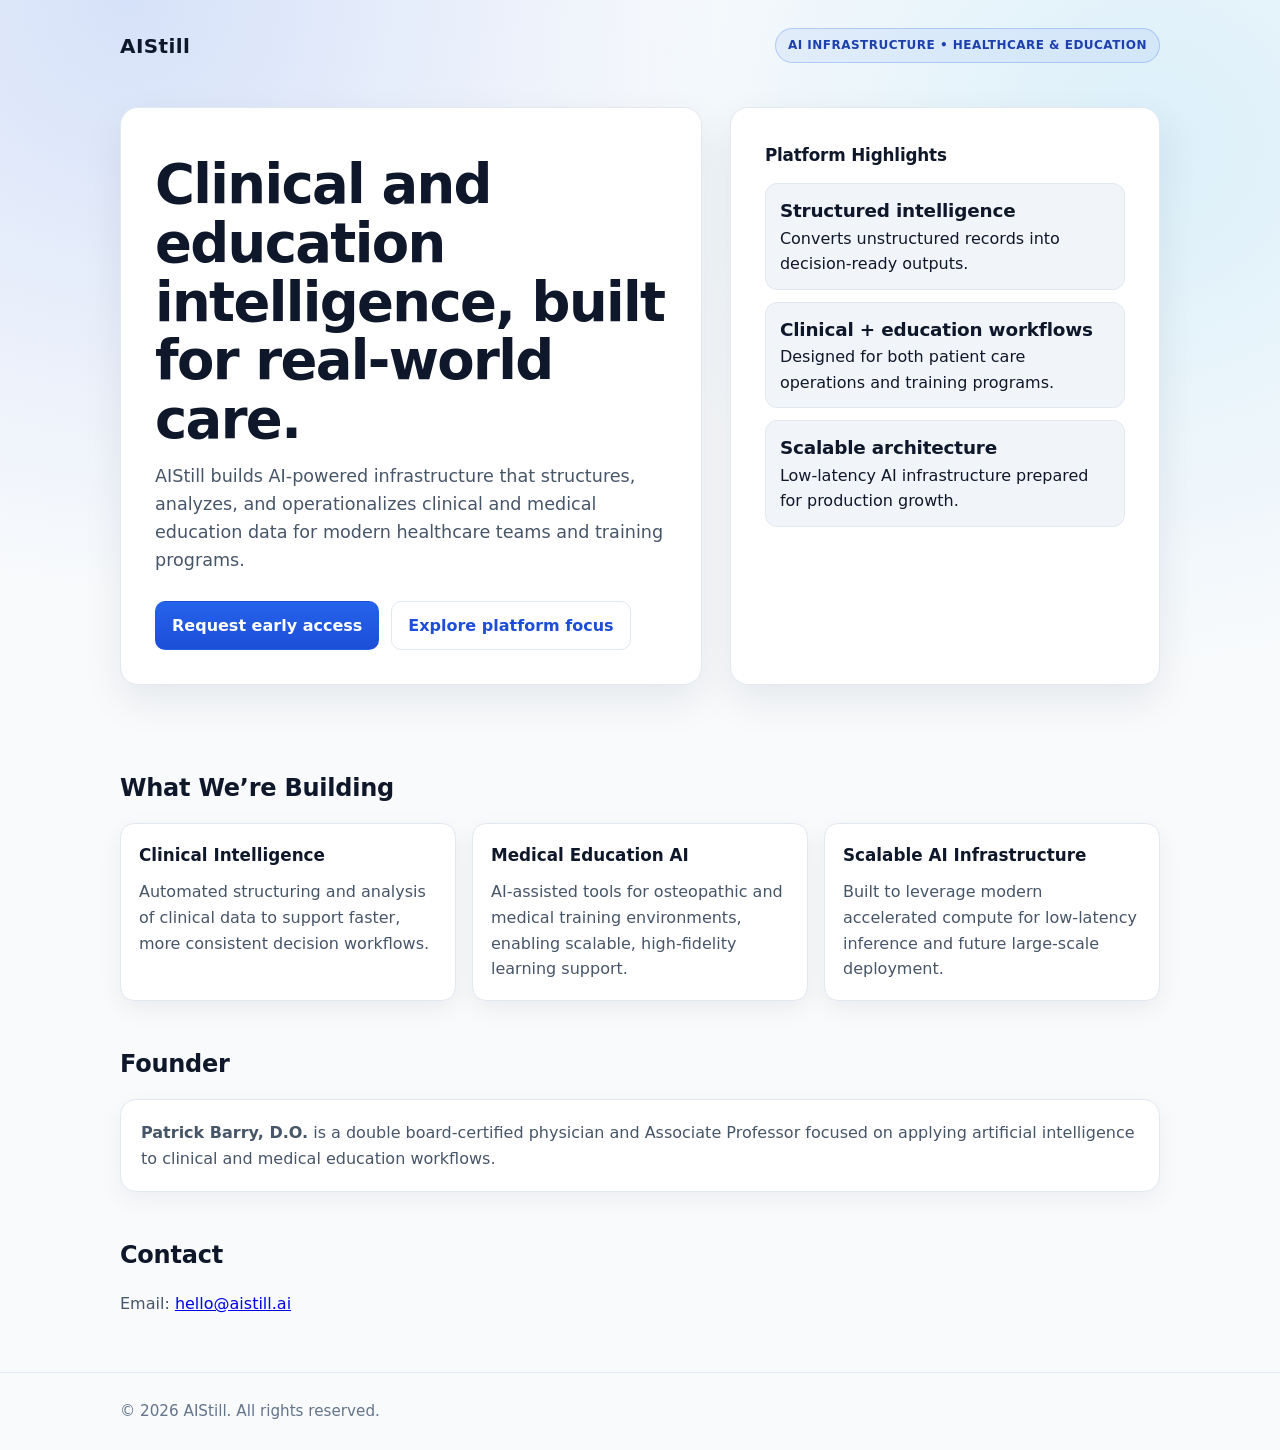
==== index.html @ 7f72c3d2 "Polish main page layout and visual design" ====
<!doctype html>
<html lang="en">
<head>
  <meta charset="utf-8" />
  <meta name="viewport" content="width=device-width, initial-scale=1" />
  <title>AIStill — Clinical & Medical Education Intelligence</title>
  <meta name="description" content="AIStill builds AI-powered infrastructure that structures, analyzes, and operationalizes clinical and medical education data." />
  <style>
    :root {
      --bg: #f8fafc;
      --text: #0f172a;
      --muted: #475569;
      --surface: #ffffff;
      --surface-soft: #f1f5f9;
      --border: #e2e8f0;
      --primary: #2563eb;
      --primary-dark: #1d4ed8;
      --radius: 18px;
      --shadow: 0 16px 40px rgba(15, 23, 42, 0.08);
    }

    * { box-sizing: border-box; }

    body {
      margin: 0;
      font-family: Inter, system-ui, -apple-system, Segoe UI, Roboto, Arial, sans-serif;
      line-height: 1.6;
      color: var(--text);
      background:
        radial-gradient(circle at 10% 0%, rgba(37, 99, 235, 0.16), transparent 32%),
        radial-gradient(circle at 90% 10%, rgba(14, 165, 233, 0.12), transparent 30%),
        var(--bg);
    }

    .wrap {
      max-width: 1080px;
      margin: 0 auto;
      padding: 0 20px;
    }

    header {
      padding: 28px 0 84px;
    }

    .topbar {
      display: flex;
      justify-content: space-between;
      align-items: center;
      margin-bottom: 44px;
    }

    .brand {
      font-size: 20px;
      font-weight: 800;
      letter-spacing: 0.02em;
    }

    .badge {
      display: inline-flex;
      align-items: center;
      gap: 8px;
      border: 1px solid rgba(37, 99, 235, 0.25);
      color: #1e40af;
      background: rgba(37, 99, 235, 0.07);
      padding: 7px 12px;
      border-radius: 999px;
      font-size: 12px;
      font-weight: 600;
      text-transform: uppercase;
      letter-spacing: 0.04em;
    }

    .hero {
      display: grid;
      grid-template-columns: 1.15fr .85fr;
      gap: 28px;
      align-items: stretch;
    }

    .hero-panel,
    .hero-side {
      background: var(--surface);
      border: 1px solid var(--border);
      border-radius: var(--radius);
      box-shadow: var(--shadow);
      padding: 34px;
    }

    h1 {
      margin: 14px 0 12px;
      font-size: clamp(2rem, 5vw, 3.4rem);
      line-height: 1.08;
      letter-spacing: -0.03em;
    }

    .lead {
      margin: 0;
      color: var(--muted);
      font-size: 1.1rem;
      max-width: 56ch;
    }

    .cta {
      display: flex;
      gap: 12px;
      flex-wrap: wrap;
      margin-top: 26px;
    }

    .btn {
      display: inline-flex;
      align-items: center;
      justify-content: center;
      text-decoration: none;
      border-radius: 10px;
      padding: 11px 16px;
      font-weight: 700;
      border: 1px solid transparent;
      transition: 160ms ease;
    }

    .btn-primary {
      background: linear-gradient(180deg, var(--primary), var(--primary-dark));
      color: #fff;
    }

    .btn-primary:hover { transform: translateY(-1px); }

    .btn-secondary {
      color: var(--primary-dark);
      background: #fff;
      border-color: var(--border);
    }

    .hero-side h2 {
      margin: 0 0 14px;
      font-size: 1.05rem;
    }

    .stats {
      list-style: none;
      margin: 0;
      padding: 0;
      display: grid;
      gap: 12px;
    }

    .stats li {
      border: 1px solid var(--border);
      background: var(--surface-soft);
      border-radius: 12px;
      padding: 12px 14px;
    }

    .stats strong {
      display: block;
      font-size: 1.15rem;
      letter-spacing: -0.01em;
    }

    main { padding-bottom: 56px; }

    section + section { margin-top: 44px; }

    .section-head {
      display: flex;
      align-items: baseline;
      justify-content: space-between;
      gap: 16px;
      margin-bottom: 16px;
    }

    h2 {
      margin: 0;
      font-size: 1.5rem;
      letter-spacing: -0.01em;
    }

    .grid {
      display: grid;
      grid-template-columns: repeat(3, minmax(0, 1fr));
      gap: 16px;
    }

    .card {
      border: 1px solid var(--border);
      border-radius: 14px;
      background: var(--surface);
      padding: 18px;
      box-shadow: 0 8px 24px rgba(15, 23, 42, 0.06);
    }

    .card h3 {
      margin: 0 0 10px;
      font-size: 1.05rem;
    }

    .card p,
    p { margin: 0; color: var(--muted); }

    .founder {
      background: var(--surface);
      border: 1px solid var(--border);
      border-radius: 16px;
      padding: 20px;
      box-shadow: 0 8px 24px rgba(15, 23, 42, 0.05);
    }

    footer {
      border-top: 1px solid var(--border);
      padding: 26px 0;
      color: #64748b;
      font-size: 0.95rem;
    }

    @media (max-width: 900px) {
      .hero { grid-template-columns: 1fr; }
      .grid { grid-template-columns: 1fr; }
      .hero-panel,
      .hero-side { padding: 24px; }
      .topbar { margin-bottom: 26px; }
    }
  </style>
</head>
<body>
  <header>
    <div class="wrap">
      <div class="topbar">
        <div class="brand">AIStill</div>
        <span class="badge">AI Infrastructure • Healthcare & Education</span>
      </div>

      <div class="hero">
        <section class="hero-panel" aria-labelledby="hero-title">
          <h1 id="hero-title">Clinical and education intelligence, built for real-world care.</h1>
          <p class="lead">
            AIStill builds AI-powered infrastructure that structures, analyzes, and operationalizes
            clinical and medical education data for modern healthcare teams and training programs.
          </p>
          <div class="cta">
            <a class="btn btn-primary" href="mailto:hello@aistill.ai">Request early access</a>
            <a class="btn btn-secondary" href="#what-we-build">Explore platform focus</a>
          </div>
        </section>

        <aside class="hero-side" aria-label="Platform highlights">
          <h2>Platform Highlights</h2>
          <ul class="stats">
            <li>
              <strong>Structured intelligence</strong>
              Converts unstructured records into decision-ready outputs.
            </li>
            <li>
              <strong>Clinical + education workflows</strong>
              Designed for both patient care operations and training programs.
            </li>
            <li>
              <strong>Scalable architecture</strong>
              Low-latency AI infrastructure prepared for production growth.
            </li>
          </ul>
        </aside>
      </div>
    </div>
  </header>

  <main>
    <div class="wrap">
      <section id="what-we-build" aria-labelledby="build-title">
        <div class="section-head">
          <h2 id="build-title">What We’re Building</h2>
        </div>
        <div class="grid">
          <article class="card">
            <h3>Clinical Intelligence</h3>
            <p>
              Automated structuring and analysis of clinical data to support faster,
              more consistent decision workflows.
            </p>
          </article>
          <article class="card">
            <h3>Medical Education AI</h3>
            <p>
              AI-assisted tools for osteopathic and medical training environments,
              enabling scalable, high-fidelity learning support.
            </p>
          </article>
          <article class="card">
            <h3>Scalable AI Infrastructure</h3>
            <p>
              Built to leverage modern accelerated compute for low-latency inference
              and future large-scale deployment.
            </p>
          </article>
        </div>
      </section>

      <section aria-labelledby="founder-title">
        <div class="section-head">
          <h2 id="founder-title">Founder</h2>
        </div>
        <div class="founder">
          <p>
            <strong>Patrick Barry, D.O.</strong> is a double board-certified physician and Associate Professor
            focused on applying artificial intelligence to clinical and medical education workflows.
          </p>
        </div>
      </section>

      <section aria-labelledby="contact-title">
        <div class="section-head">
          <h2 id="contact-title">Contact</h2>
        </div>
        <p>Email: <a href="mailto:hello@aistill.ai">hello@aistill.ai</a></p>
      </section>
    </div>
  </main>

  <footer>
    <div class="wrap">
      © <span id="y"></span> AIStill. All rights reserved.
    </div>
  </footer>

  <script>
    document.getElementById('y').textContent = new Date().getFullYear();
  </script>
</body>
</html>
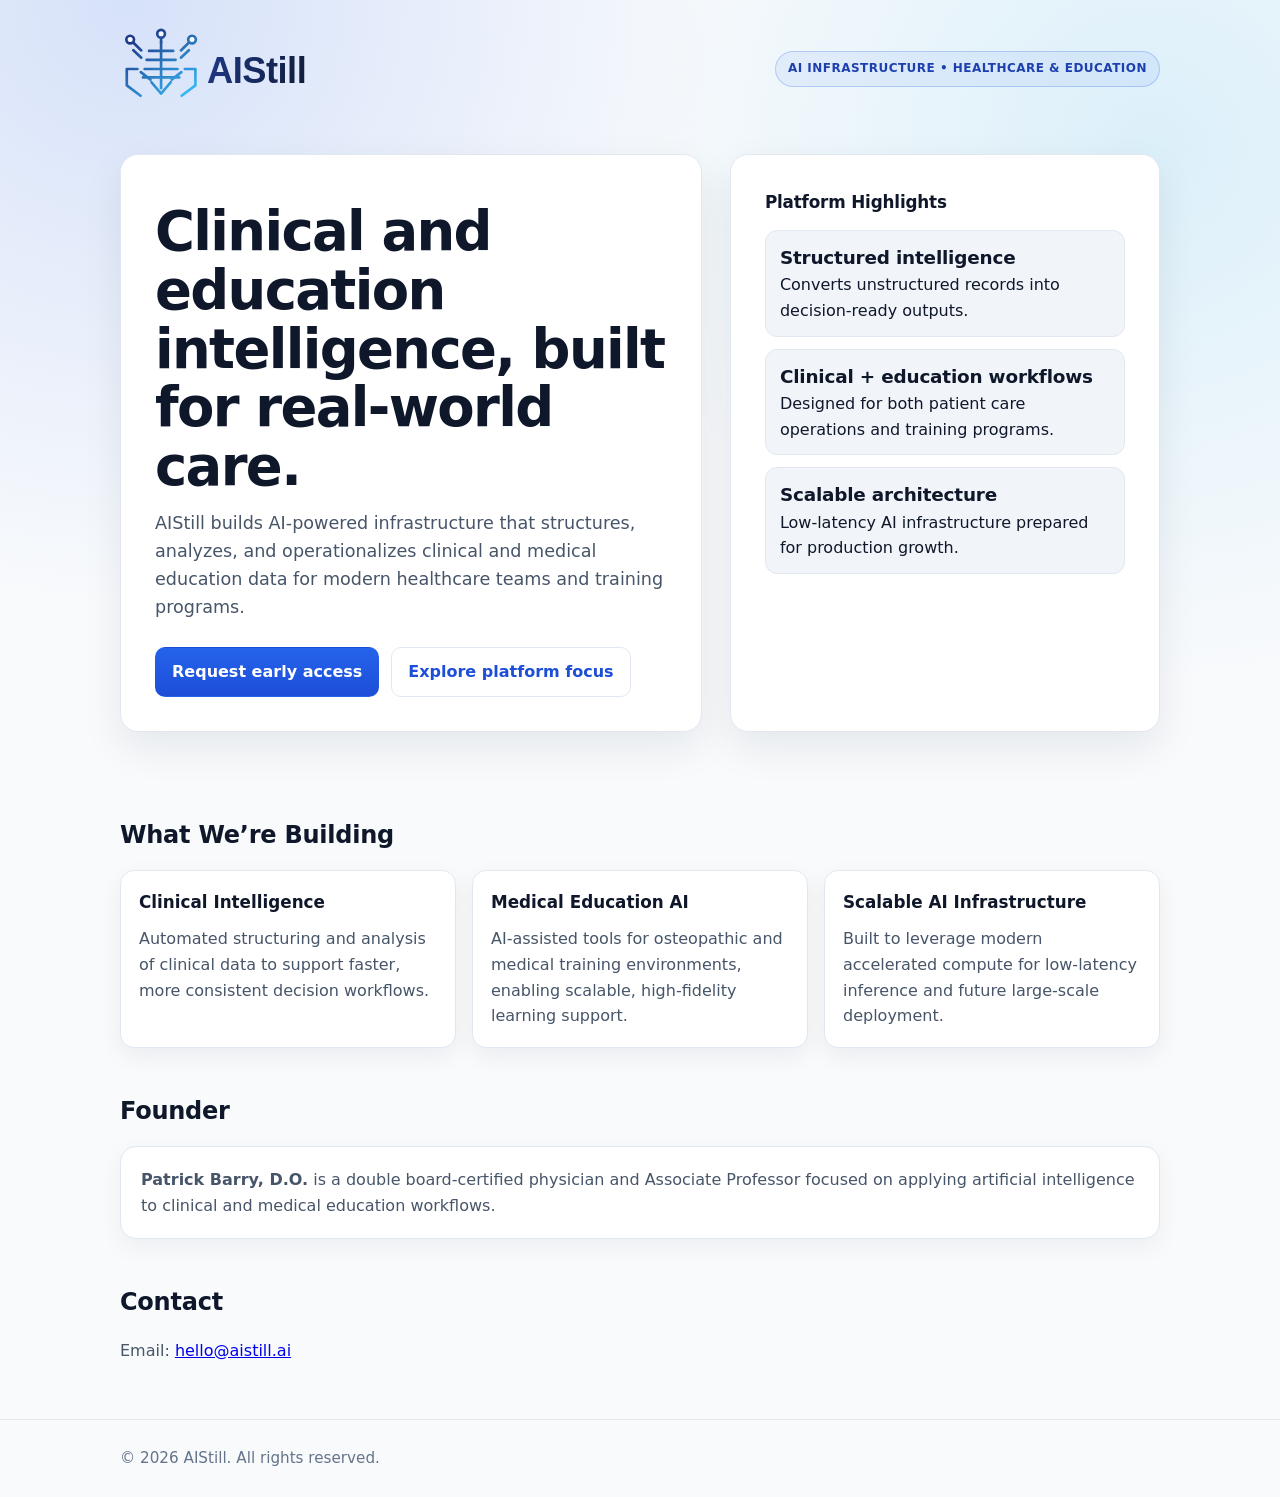
==== commit 44fa3c97: "Add AIStill logo to homepage header" ====
--- a/index.html
+++ b/index.html
@@ -50,9 +50,14 @@
     }
 
     .brand {
-      font-size: 20px;
-      font-weight: 800;
-      letter-spacing: 0.02em;
+      display: inline-flex;
+      align-items: center;
+    }
+
+    .brand img {
+      display: block;
+      width: min(290px, 62vw);
+      height: auto;
     }
 
     .badge {
@@ -219,6 +224,7 @@
       .hero-panel,
       .hero-side { padding: 24px; }
       .topbar { margin-bottom: 26px; }
+      .brand img { width: min(240px, 70vw); }
     }
   </style>
 </head>
@@ -226,7 +232,9 @@
   <header>
     <div class="wrap">
       <div class="topbar">
-        <div class="brand">AIStill</div>
+        <div class="brand">
+          <img src="assets/aistill-logo.svg" alt="AIStill" />
+        </div>
         <span class="badge">AI Infrastructure • Healthcare & Education</span>
       </div>
 
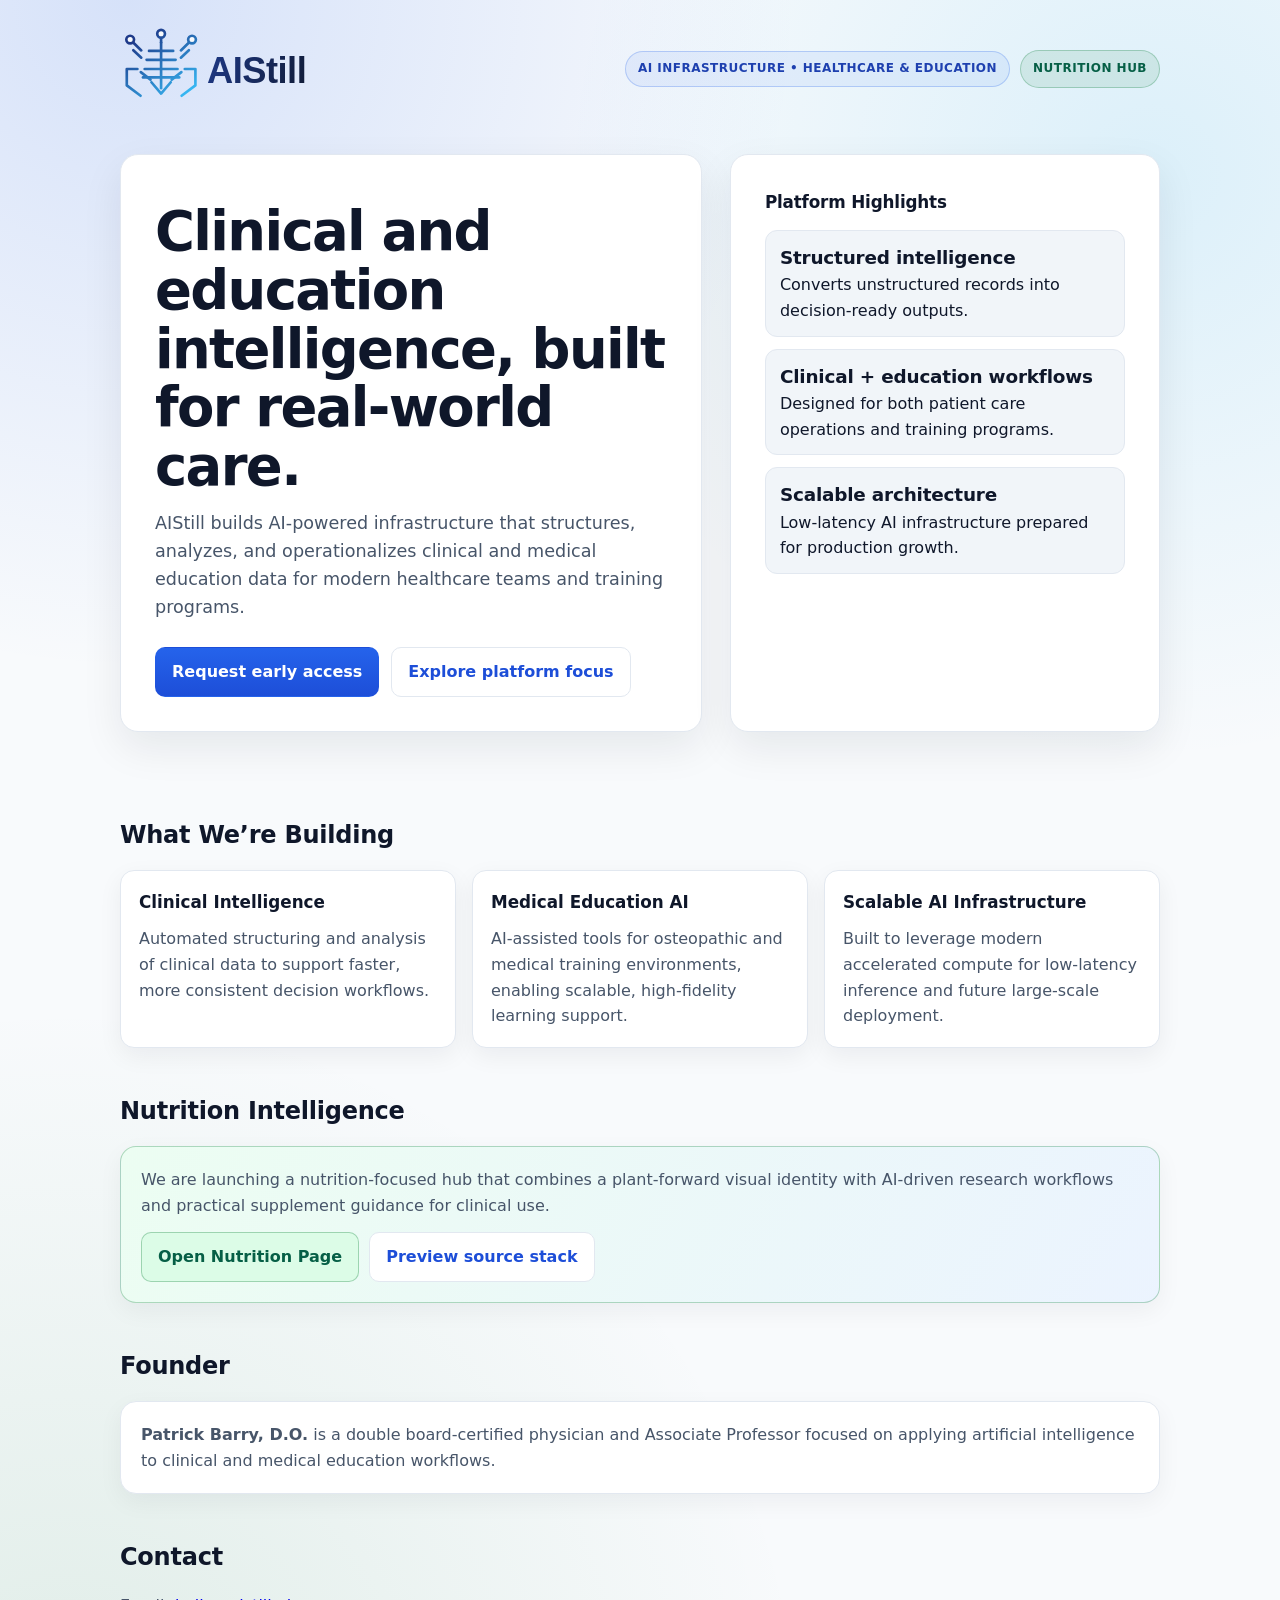
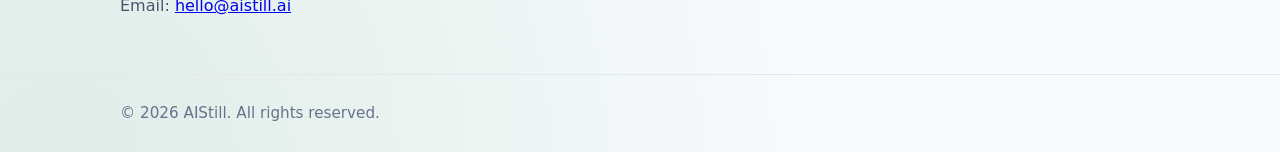
==== commit f1d61c4b: "Add nutrition hub section and dedicated nutrition page" ====
--- a/index.html
+++ b/index.html
@@ -15,6 +15,8 @@
       --border: #e2e8f0;
       --primary: #2563eb;
       --primary-dark: #1d4ed8;
+      --leaf: #15803d;
+      --leaf-soft: #dcfce7;
       --radius: 18px;
       --shadow: 0 16px 40px rgba(15, 23, 42, 0.08);
     }
@@ -29,6 +31,7 @@
       background:
         radial-gradient(circle at 10% 0%, rgba(37, 99, 235, 0.16), transparent 32%),
         radial-gradient(circle at 90% 10%, rgba(14, 165, 233, 0.12), transparent 30%),
+        radial-gradient(circle at 5% 100%, rgba(21, 128, 61, 0.11), transparent 35%),
         var(--bg);
     }
 
@@ -47,6 +50,8 @@
       justify-content: space-between;
       align-items: center;
       margin-bottom: 44px;
+      gap: 14px;
+      flex-wrap: wrap;
     }
 
     .brand {
@@ -58,6 +63,13 @@
       display: block;
       width: min(290px, 62vw);
       height: auto;
+    }
+
+    .top-actions {
+      display: inline-flex;
+      gap: 10px;
+      align-items: center;
+      flex-wrap: wrap;
     }
 
     .badge {
@@ -75,6 +87,19 @@
       letter-spacing: 0.04em;
     }
 
+    .nav-pill {
+      text-decoration: none;
+      font-size: 12px;
+      font-weight: 700;
+      color: #065f46;
+      border: 1px solid rgba(21, 128, 61, 0.28);
+      background: rgba(21, 128, 61, 0.1);
+      border-radius: 999px;
+      padding: 8px 12px;
+      letter-spacing: 0.04em;
+      text-transform: uppercase;
+    }
+
     .hero {
       display: grid;
       grid-template-columns: 1.15fr .85fr;
@@ -203,6 +228,29 @@
     .card p,
     p { margin: 0; color: var(--muted); }
 
+    .nutrition-preview {
+      border: 1px solid rgba(21, 128, 61, 0.3);
+      background:
+        linear-gradient(120deg, rgba(220, 252, 231, 0.55), rgba(219, 234, 254, 0.55)),
+        #fff;
+      border-radius: 16px;
+      padding: 20px;
+      box-shadow: 0 8px 24px rgba(15, 23, 42, 0.05);
+    }
+
+    .nutrition-actions {
+      margin-top: 14px;
+      display: flex;
+      gap: 10px;
+      flex-wrap: wrap;
+    }
+
+    .btn-leaf {
+      color: #065f46;
+      background: var(--leaf-soft);
+      border-color: rgba(21, 128, 61, 0.32);
+    }
+
     .founder {
       background: var(--surface);
       border: 1px solid var(--border);
@@ -235,7 +283,10 @@
         <div class="brand">
           <img src="assets/aistill-logo.svg" alt="AIStill" />
         </div>
-        <span class="badge">AI Infrastructure • Healthcare & Education</span>
+        <div class="top-actions">
+          <span class="badge">AI Infrastructure • Healthcare & Education</span>
+          <a class="nav-pill" href="nutrition.html">Nutrition Hub</a>
+        </div>
       </div>
 
       <div class="hero">
@@ -303,6 +354,22 @@
         </div>
       </section>
 
+      <section aria-labelledby="nutrition-title">
+        <div class="section-head">
+          <h2 id="nutrition-title">Nutrition Intelligence</h2>
+        </div>
+        <div class="nutrition-preview">
+          <p>
+            We are launching a nutrition-focused hub that combines a plant-forward visual identity
+            with AI-driven research workflows and practical supplement guidance for clinical use.
+          </p>
+          <div class="nutrition-actions">
+            <a class="btn btn-leaf" href="nutrition.html">Open Nutrition Page</a>
+            <a class="btn btn-secondary" href="nutrition.html#sources">Preview source stack</a>
+          </div>
+        </div>
+      </section>
+
       <section aria-labelledby="founder-title">
         <div class="section-head">
           <h2 id="founder-title">Founder</h2>
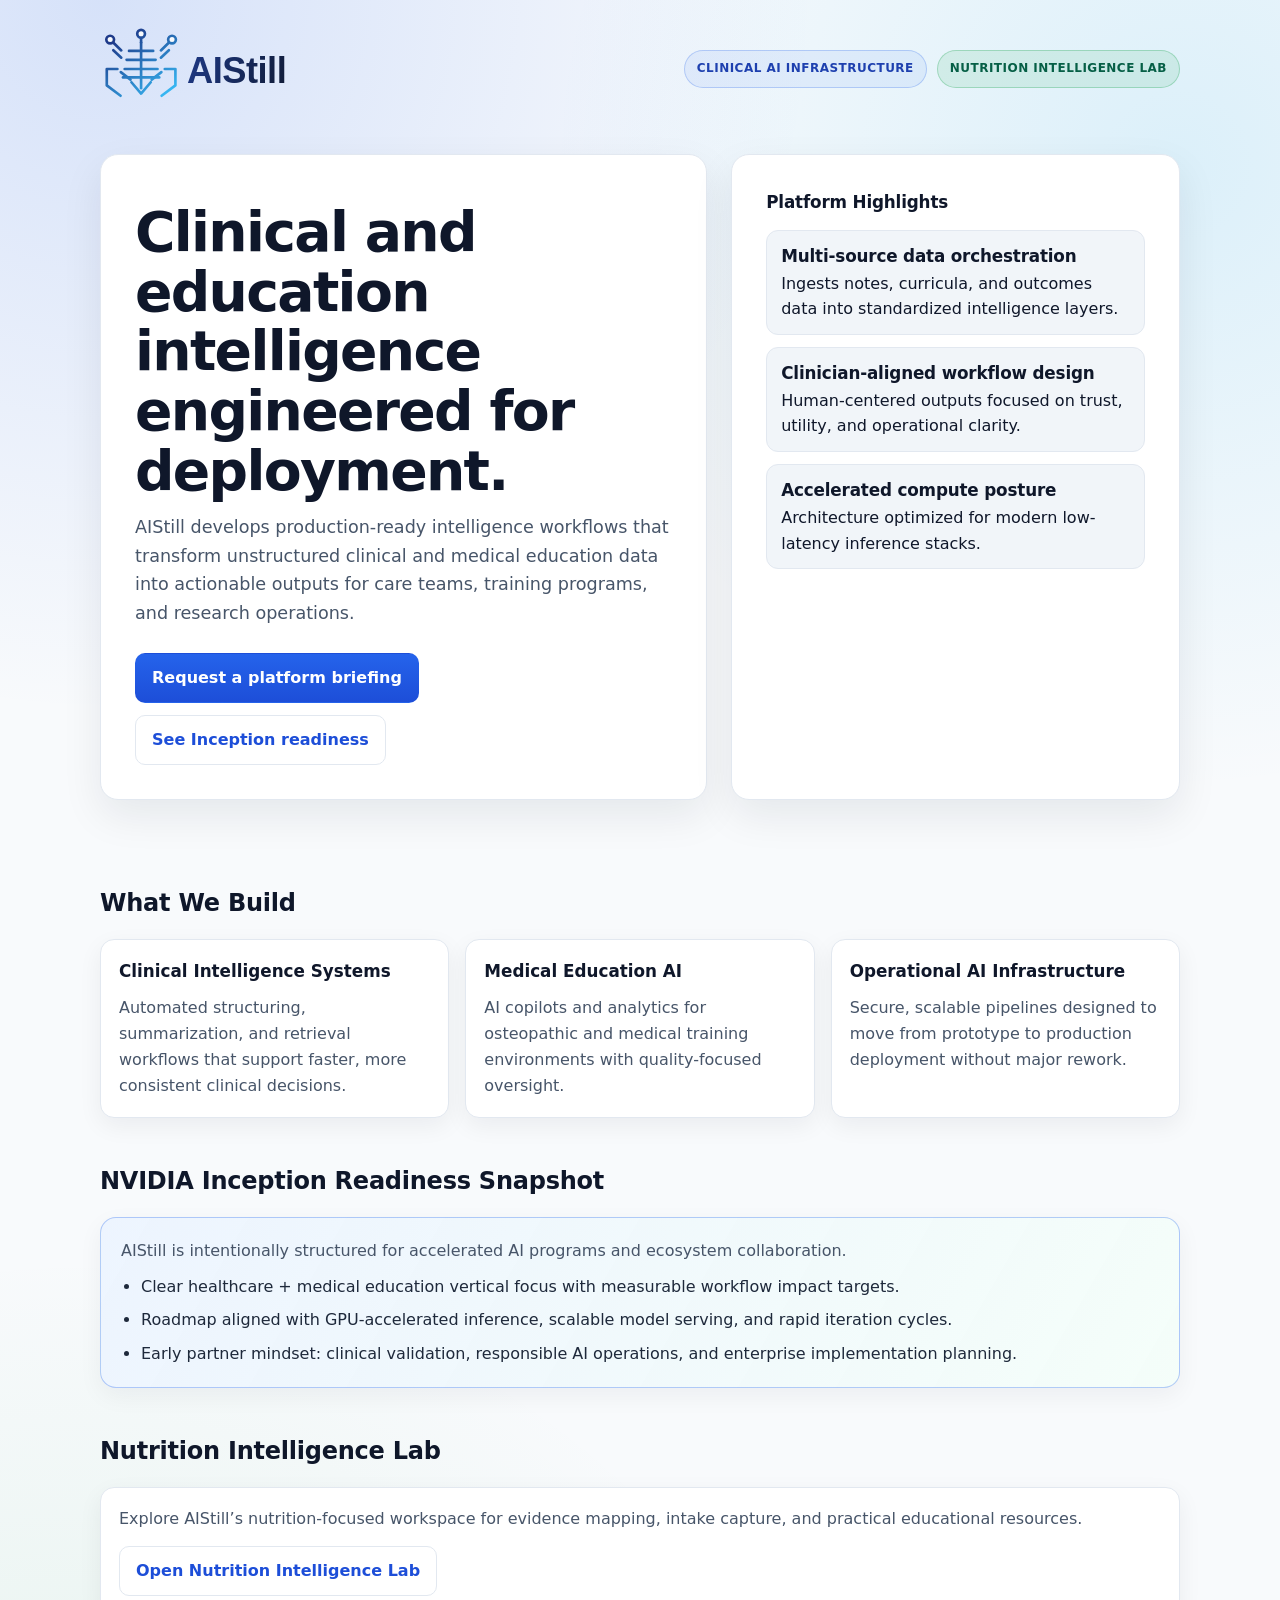
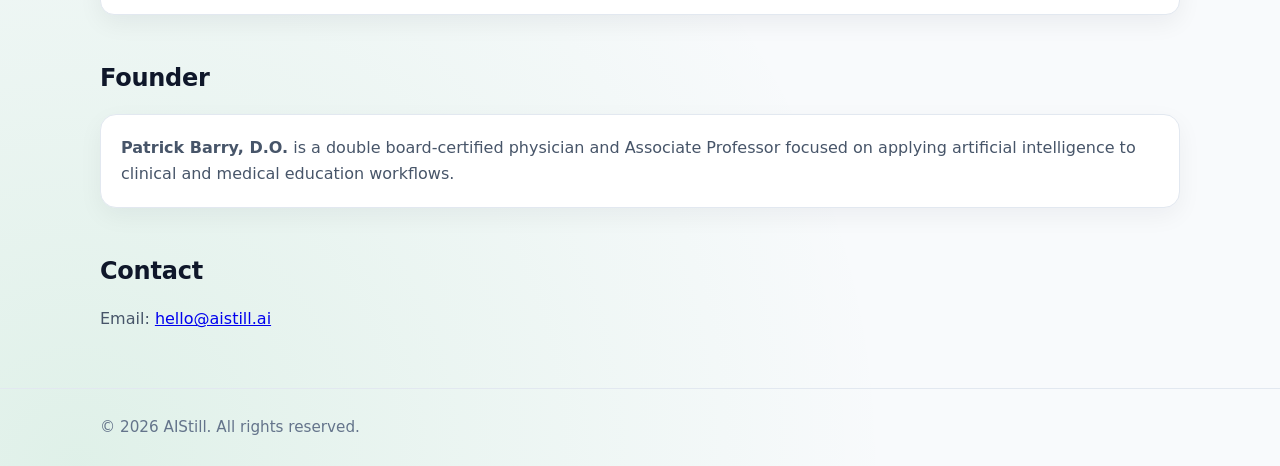
==== commit e14e2733: "Refresh site messaging and remove Thorne-specific nutrition flow" ====
--- a/index.html
+++ b/index.html
@@ -3,8 +3,8 @@
 <head>
   <meta charset="utf-8" />
   <meta name="viewport" content="width=device-width, initial-scale=1" />
-  <title>AIStill — Clinical & Medical Education Intelligence</title>
-  <meta name="description" content="AIStill builds AI-powered infrastructure that structures, analyzes, and operationalizes clinical and medical education data." />
+  <title>AIStill — AI Infrastructure for Clinical & Medical Education Intelligence</title>
+  <meta name="description" content="AIStill builds production-ready AI infrastructure for clinical and medical education intelligence with scalable, accelerated workflows." />
   <style>
     :root {
       --bg: #f8fafc;
@@ -15,8 +15,7 @@
       --border: #e2e8f0;
       --primary: #2563eb;
       --primary-dark: #1d4ed8;
-      --leaf: #15803d;
-      --leaf-soft: #dcfce7;
+      --accent: #16a34a;
       --radius: 18px;
       --shadow: 0 16px 40px rgba(15, 23, 42, 0.08);
     }
@@ -26,37 +25,30 @@
     body {
       margin: 0;
       font-family: Inter, system-ui, -apple-system, Segoe UI, Roboto, Arial, sans-serif;
-      line-height: 1.6;
+      line-height: 1.62;
       color: var(--text);
       background:
-        radial-gradient(circle at 10% 0%, rgba(37, 99, 235, 0.16), transparent 32%),
-        radial-gradient(circle at 90% 10%, rgba(14, 165, 233, 0.12), transparent 30%),
-        radial-gradient(circle at 5% 100%, rgba(21, 128, 61, 0.11), transparent 35%),
+        radial-gradient(circle at 8% 0%, rgba(37, 99, 235, 0.16), transparent 30%),
+        radial-gradient(circle at 92% 8%, rgba(14, 165, 233, 0.12), transparent 28%),
+        radial-gradient(circle at 6% 100%, rgba(22, 163, 74, 0.11), transparent 34%),
         var(--bg);
     }
 
     .wrap {
-      max-width: 1080px;
+      max-width: 1120px;
       margin: 0 auto;
       padding: 0 20px;
     }
 
-    header {
-      padding: 28px 0 84px;
-    }
+    header { padding: 28px 0 84px; }
 
     .topbar {
       display: flex;
       justify-content: space-between;
       align-items: center;
       margin-bottom: 44px;
-      gap: 14px;
+      gap: 12px;
       flex-wrap: wrap;
-    }
-
-    .brand {
-      display: inline-flex;
-      align-items: center;
     }
 
     .brand img {
@@ -72,38 +64,35 @@
       flex-wrap: wrap;
     }
 
-    .badge {
+    .badge,
+    .nav-pill {
       display: inline-flex;
       align-items: center;
-      gap: 8px;
+      border-radius: 999px;
+      font-size: 12px;
+      font-weight: 700;
+      letter-spacing: 0.04em;
+      text-transform: uppercase;
+      text-decoration: none;
+      padding: 8px 12px;
+    }
+
+    .badge {
       border: 1px solid rgba(37, 99, 235, 0.25);
       color: #1e40af;
       background: rgba(37, 99, 235, 0.07);
-      padding: 7px 12px;
-      border-radius: 999px;
-      font-size: 12px;
-      font-weight: 600;
-      text-transform: uppercase;
-      letter-spacing: 0.04em;
     }
 
     .nav-pill {
-      text-decoration: none;
-      font-size: 12px;
-      font-weight: 700;
       color: #065f46;
-      border: 1px solid rgba(21, 128, 61, 0.28);
-      background: rgba(21, 128, 61, 0.1);
-      border-radius: 999px;
-      padding: 8px 12px;
-      letter-spacing: 0.04em;
-      text-transform: uppercase;
+      border: 1px solid rgba(22, 163, 74, 0.28);
+      background: rgba(22, 163, 74, 0.1);
     }
 
     .hero {
       display: grid;
       grid-template-columns: 1.15fr .85fr;
-      gap: 28px;
+      gap: 24px;
       align-items: stretch;
     }
 
@@ -118,7 +107,7 @@
 
     h1 {
       margin: 14px 0 12px;
-      font-size: clamp(2rem, 5vw, 3.4rem);
+      font-size: clamp(2rem, 5vw, 3.45rem);
       line-height: 1.08;
       letter-spacing: -0.03em;
     }
@@ -127,7 +116,7 @@
       margin: 0;
       color: var(--muted);
       font-size: 1.1rem;
-      max-width: 56ch;
+      max-width: 62ch;
     }
 
     .cta {
@@ -149,12 +138,12 @@
       transition: 160ms ease;
     }
 
+    .btn:hover { transform: translateY(-1px); }
+
     .btn-primary {
       background: linear-gradient(180deg, var(--primary), var(--primary-dark));
       color: #fff;
     }
-
-    .btn-primary:hover { transform: translateY(-1px); }
 
     .btn-secondary {
       color: var(--primary-dark);
@@ -184,7 +173,7 @@
 
     .stats strong {
       display: block;
-      font-size: 1.15rem;
+      font-size: 1.05rem;
       letter-spacing: -0.01em;
     }
 
@@ -225,31 +214,23 @@
       font-size: 1.05rem;
     }
 
-    .card p,
     p { margin: 0; color: var(--muted); }
 
-    .nutrition-preview {
-      border: 1px solid rgba(21, 128, 61, 0.3);
-      background:
-        linear-gradient(120deg, rgba(220, 252, 231, 0.55), rgba(219, 234, 254, 0.55)),
-        #fff;
+    .inception {
+      border: 1px solid rgba(37, 99, 235, 0.32);
+      background: linear-gradient(120deg, rgba(219, 234, 254, 0.5), rgba(236, 253, 245, 0.55)), #fff;
       border-radius: 16px;
       padding: 20px;
       box-shadow: 0 8px 24px rgba(15, 23, 42, 0.05);
     }
 
-    .nutrition-actions {
-      margin-top: 14px;
-      display: flex;
-      gap: 10px;
-      flex-wrap: wrap;
-    }
-
-    .btn-leaf {
-      color: #065f46;
-      background: var(--leaf-soft);
-      border-color: rgba(21, 128, 61, 0.32);
-    }
+    .inception ul {
+      margin: 10px 0 0;
+      padding-left: 20px;
+      color: #1e293b;
+    }
+
+    .inception li + li { margin-top: 8px; }
 
     .founder {
       background: var(--surface);
@@ -267,11 +248,14 @@
     }
 
     @media (max-width: 900px) {
-      .hero { grid-template-columns: 1fr; }
+      .hero,
       .grid { grid-template-columns: 1fr; }
+
       .hero-panel,
       .hero-side { padding: 24px; }
+
       .topbar { margin-bottom: 26px; }
+
       .brand img { width: min(240px, 70vw); }
     }
   </style>
@@ -284,21 +268,21 @@
           <img src="assets/aistill-logo.svg" alt="AIStill" />
         </div>
         <div class="top-actions">
-          <span class="badge">AI Infrastructure • Healthcare & Education</span>
-          <a class="nav-pill" href="nutrition.html">Nutrition Hub</a>
+          <span class="badge">Clinical AI Infrastructure</span>
+          <a class="nav-pill" href="nutrition.html">Nutrition Intelligence Lab</a>
         </div>
       </div>
 
       <div class="hero">
         <section class="hero-panel" aria-labelledby="hero-title">
-          <h1 id="hero-title">Clinical and education intelligence, built for real-world care.</h1>
+          <h1 id="hero-title">Clinical and education intelligence engineered for deployment.</h1>
           <p class="lead">
-            AIStill builds AI-powered infrastructure that structures, analyzes, and operationalizes
-            clinical and medical education data for modern healthcare teams and training programs.
+            AIStill develops production-ready intelligence workflows that transform unstructured clinical and medical
+            education data into actionable outputs for care teams, training programs, and research operations.
           </p>
           <div class="cta">
-            <a class="btn btn-primary" href="mailto:hello@aistill.ai">Request early access</a>
-            <a class="btn btn-secondary" href="#what-we-build">Explore platform focus</a>
+            <a class="btn btn-primary" href="mailto:hello@aistill.ai?subject=AIStill%20Platform%20Inquiry">Request a platform briefing</a>
+            <a class="btn btn-secondary" href="#inception-readiness">See Inception readiness</a>
           </div>
         </section>
 
@@ -306,16 +290,16 @@
           <h2>Platform Highlights</h2>
           <ul class="stats">
             <li>
-              <strong>Structured intelligence</strong>
-              Converts unstructured records into decision-ready outputs.
+              <strong>Multi-source data orchestration</strong>
+              Ingests notes, curricula, and outcomes data into standardized intelligence layers.
             </li>
             <li>
-              <strong>Clinical + education workflows</strong>
-              Designed for both patient care operations and training programs.
+              <strong>Clinician-aligned workflow design</strong>
+              Human-centered outputs focused on trust, utility, and operational clarity.
             </li>
             <li>
-              <strong>Scalable architecture</strong>
-              Low-latency AI infrastructure prepared for production growth.
+              <strong>Accelerated compute posture</strong>
+              Architecture optimized for modern low-latency inference stacks.
             </li>
           </ul>
         </aside>
@@ -327,45 +311,56 @@
     <div class="wrap">
       <section id="what-we-build" aria-labelledby="build-title">
         <div class="section-head">
-          <h2 id="build-title">What We’re Building</h2>
+          <h2 id="build-title">What We Build</h2>
         </div>
         <div class="grid">
           <article class="card">
-            <h3>Clinical Intelligence</h3>
+            <h3>Clinical Intelligence Systems</h3>
             <p>
-              Automated structuring and analysis of clinical data to support faster,
-              more consistent decision workflows.
+              Automated structuring, summarization, and retrieval workflows that support faster, more consistent clinical decisions.
             </p>
           </article>
           <article class="card">
             <h3>Medical Education AI</h3>
             <p>
-              AI-assisted tools for osteopathic and medical training environments,
-              enabling scalable, high-fidelity learning support.
+              AI copilots and analytics for osteopathic and medical training environments with quality-focused oversight.
             </p>
           </article>
           <article class="card">
-            <h3>Scalable AI Infrastructure</h3>
+            <h3>Operational AI Infrastructure</h3>
             <p>
-              Built to leverage modern accelerated compute for low-latency inference
-              and future large-scale deployment.
+              Secure, scalable pipelines designed to move from prototype to production deployment without major rework.
             </p>
           </article>
         </div>
       </section>
 
+      <section id="inception-readiness" aria-labelledby="inception-title">
+        <div class="section-head">
+          <h2 id="inception-title">NVIDIA Inception Readiness Snapshot</h2>
+        </div>
+        <div class="inception">
+          <p>
+            AIStill is intentionally structured for accelerated AI programs and ecosystem collaboration.
+          </p>
+          <ul>
+            <li>Clear healthcare + medical education vertical focus with measurable workflow impact targets.</li>
+            <li>Roadmap aligned with GPU-accelerated inference, scalable model serving, and rapid iteration cycles.</li>
+            <li>Early partner mindset: clinical validation, responsible AI operations, and enterprise implementation planning.</li>
+          </ul>
+        </div>
+      </section>
+
       <section aria-labelledby="nutrition-title">
         <div class="section-head">
-          <h2 id="nutrition-title">Nutrition Intelligence</h2>
-        </div>
-        <div class="nutrition-preview">
+          <h2 id="nutrition-title">Nutrition Intelligence Lab</h2>
+        </div>
+        <div class="card">
           <p>
-            We are launching a nutrition-focused hub that combines a plant-forward visual identity
-            with AI-driven research workflows and practical supplement guidance for clinical use.
+            Explore AIStill’s nutrition-focused workspace for evidence mapping, intake capture, and practical educational resources.
           </p>
-          <div class="nutrition-actions">
-            <a class="btn btn-leaf" href="nutrition.html">Open Nutrition Page</a>
-            <a class="btn btn-secondary" href="nutrition.html#sources">Preview source stack</a>
+          <div class="cta" style="margin-top:14px">
+            <a class="btn btn-secondary" href="nutrition.html">Open Nutrition Intelligence Lab</a>
           </div>
         </div>
       </section>
@@ -376,8 +371,8 @@
         </div>
         <div class="founder">
           <p>
-            <strong>Patrick Barry, D.O.</strong> is a double board-certified physician and Associate Professor
-            focused on applying artificial intelligence to clinical and medical education workflows.
+            <strong>Patrick Barry, D.O.</strong> is a double board-certified physician and Associate Professor focused on
+            applying artificial intelligence to clinical and medical education workflows.
           </p>
         </div>
       </section>
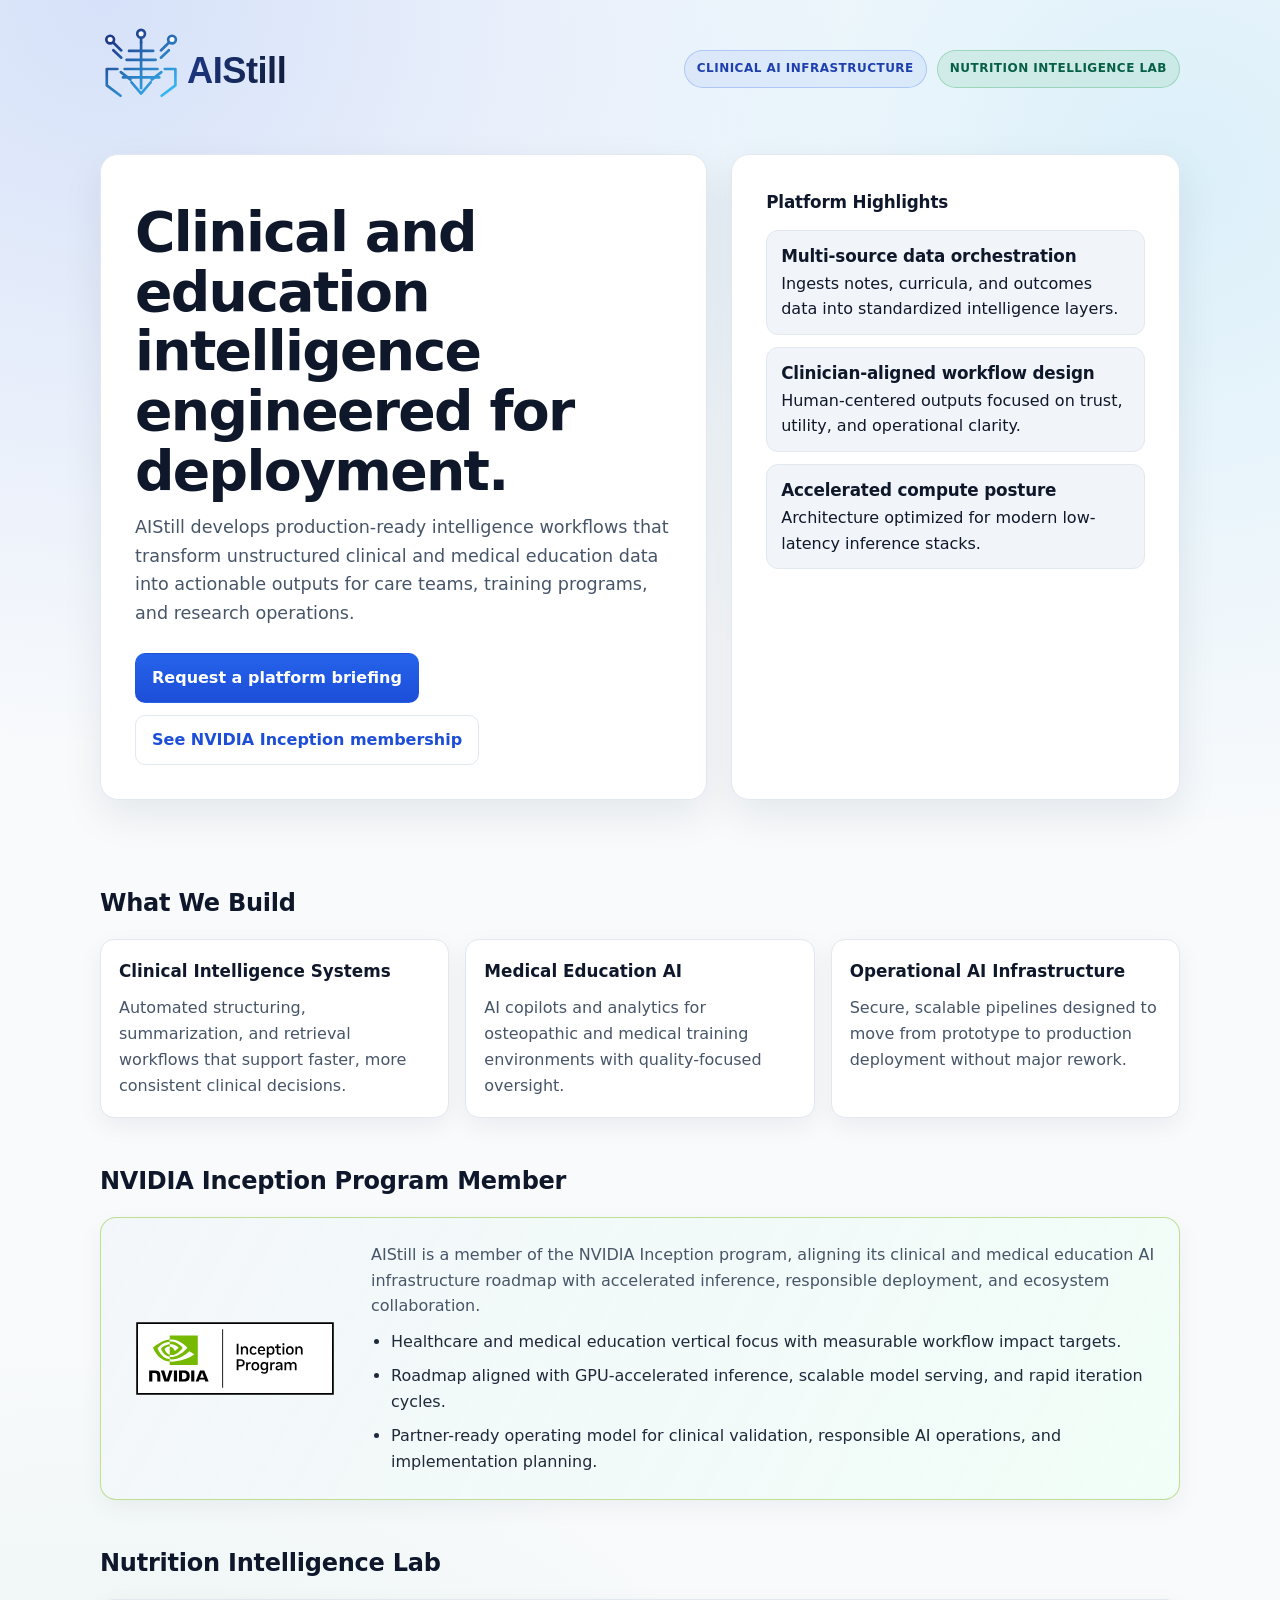
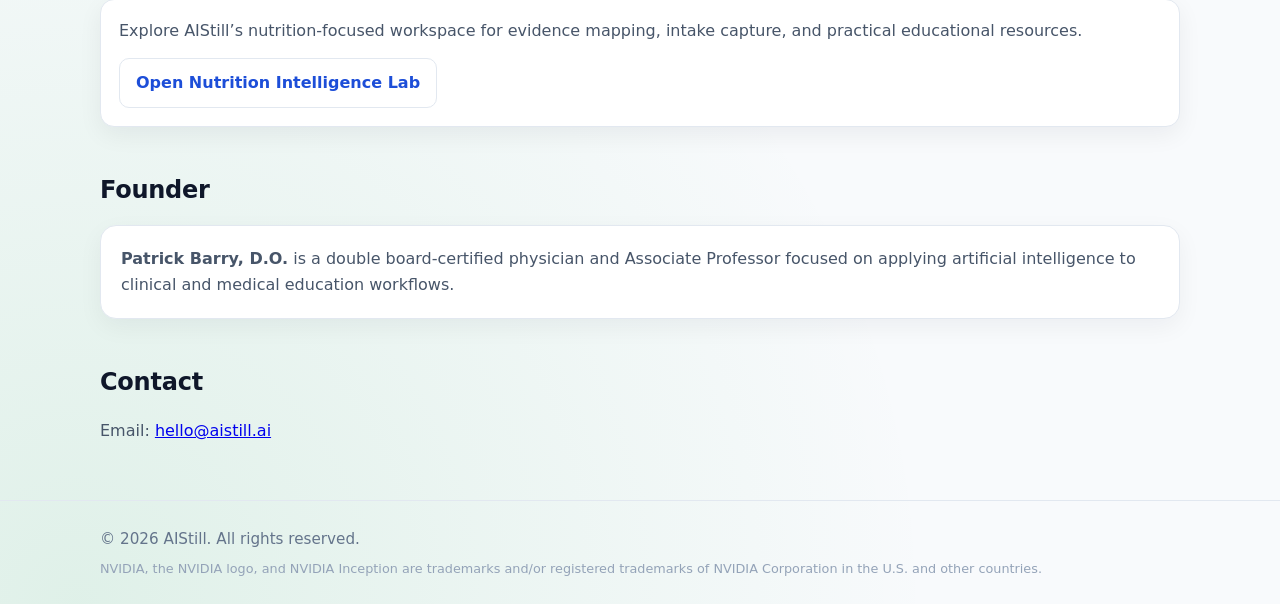
==== commit cd10258b: "Brand homepage with NVIDIA Inception membership" ====
--- a/index.html
+++ b/index.html
@@ -217,11 +217,24 @@
     p { margin: 0; color: var(--muted); }
 
     .inception {
-      border: 1px solid rgba(37, 99, 235, 0.32);
-      background: linear-gradient(120deg, rgba(219, 234, 254, 0.5), rgba(236, 253, 245, 0.55)), #fff;
+      border: 1px solid rgba(118, 185, 0, 0.42);
+      background: linear-gradient(120deg, rgba(241, 245, 249, 0.84), rgba(236, 253, 245, 0.72)), #fff;
       border-radius: 16px;
-      padding: 20px;
+      padding: 24px;
       box-shadow: 0 8px 24px rgba(15, 23, 42, 0.05);
+    }
+
+    .inception-member {
+      display: grid;
+      grid-template-columns: minmax(180px, 220px) minmax(0, 1fr);
+      gap: 26px;
+      align-items: center;
+    }
+
+    .inception-badge {
+      display: block;
+      width: min(220px, 100%);
+      height: auto;
     }
 
     .inception ul {
@@ -247,6 +260,13 @@
       font-size: 0.95rem;
     }
 
+    .trademark-note {
+      margin-top: 8px;
+      font-size: 0.8rem;
+      line-height: 1.45;
+      color: #94a3b8;
+    }
+
     @media (max-width: 900px) {
       .hero,
       .grid { grid-template-columns: 1fr; }
@@ -257,6 +277,10 @@
       .topbar { margin-bottom: 26px; }
 
       .brand img { width: min(240px, 70vw); }
+
+      .inception-member { grid-template-columns: 1fr; }
+
+      .inception-badge { width: min(210px, 100%); }
     }
   </style>
 </head>
@@ -282,7 +306,7 @@
           </p>
           <div class="cta">
             <a class="btn btn-primary" href="mailto:hello@aistill.ai?subject=AIStill%20Platform%20Inquiry">Request a platform briefing</a>
-            <a class="btn btn-secondary" href="#inception-readiness">See Inception readiness</a>
+            <a class="btn btn-secondary" href="#inception-membership">See NVIDIA Inception membership</a>
           </div>
         </section>
 
@@ -335,19 +359,25 @@
         </div>
       </section>
 
-      <section id="inception-readiness" aria-labelledby="inception-title">
+      <section id="inception-membership" aria-labelledby="inception-title">
         <div class="section-head">
-          <h2 id="inception-title">NVIDIA Inception Readiness Snapshot</h2>
+          <h2 id="inception-title">NVIDIA Inception Program Member</h2>
         </div>
         <div class="inception">
-          <p>
-            AIStill is intentionally structured for accelerated AI programs and ecosystem collaboration.
-          </p>
-          <ul>
-            <li>Clear healthcare + medical education vertical focus with measurable workflow impact targets.</li>
-            <li>Roadmap aligned with GPU-accelerated inference, scalable model serving, and rapid iteration cycles.</li>
-            <li>Early partner mindset: clinical validation, responsible AI operations, and enterprise implementation planning.</li>
-          </ul>
+          <div class="inception-member">
+            <img class="inception-badge" src="assets/nvidia-inception-program-badge-rgb-for-screen.svg" alt="NVIDIA Inception Program" />
+            <div>
+              <p>
+                AIStill is a member of the NVIDIA Inception program, aligning its clinical and medical education AI
+                infrastructure roadmap with accelerated inference, responsible deployment, and ecosystem collaboration.
+              </p>
+              <ul>
+                <li>Healthcare and medical education vertical focus with measurable workflow impact targets.</li>
+                <li>Roadmap aligned with GPU-accelerated inference, scalable model serving, and rapid iteration cycles.</li>
+                <li>Partner-ready operating model for clinical validation, responsible AI operations, and implementation planning.</li>
+              </ul>
+            </div>
+          </div>
         </div>
       </section>
 
@@ -389,6 +419,7 @@
   <footer>
     <div class="wrap">
       © <span id="y"></span> AIStill. All rights reserved.
+      <p class="trademark-note">NVIDIA, the NVIDIA logo, and NVIDIA Inception are trademarks and/or registered trademarks of NVIDIA Corporation in the U.S. and other countries.</p>
     </div>
   </footer>
 
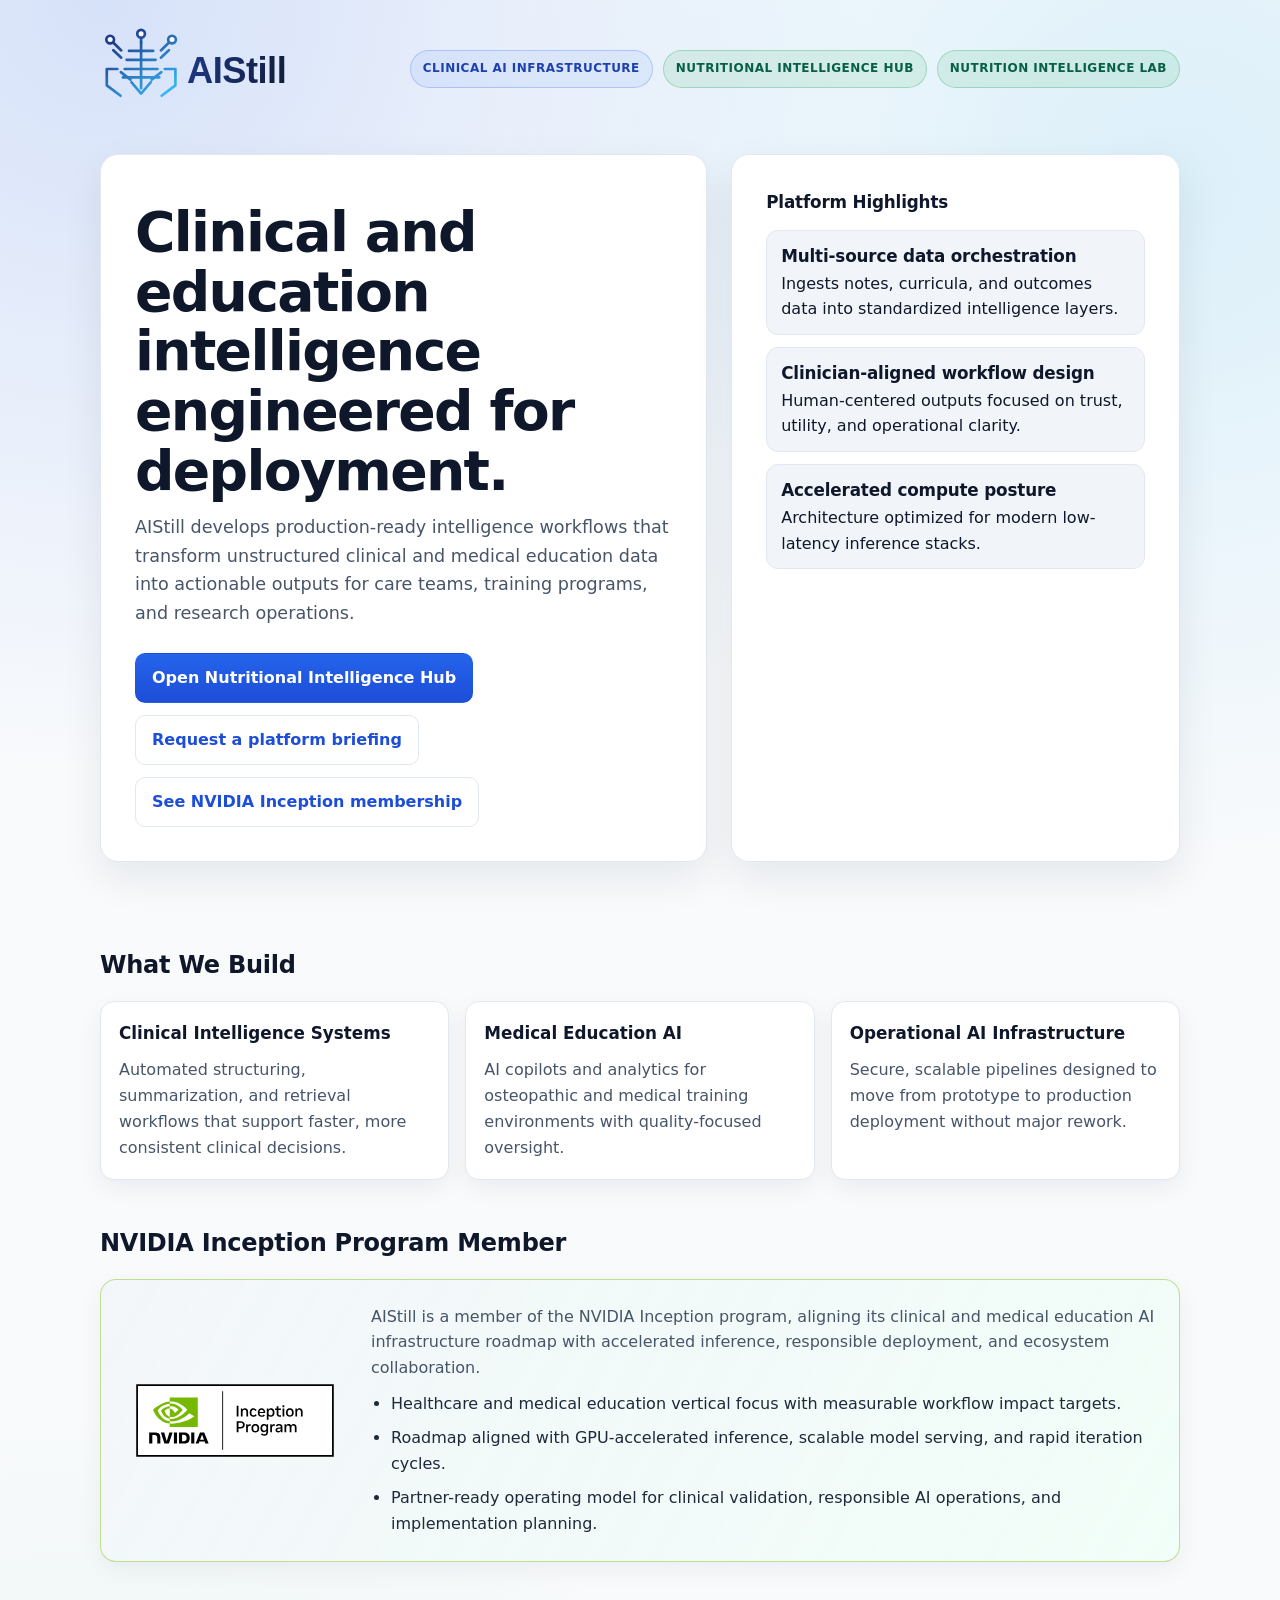
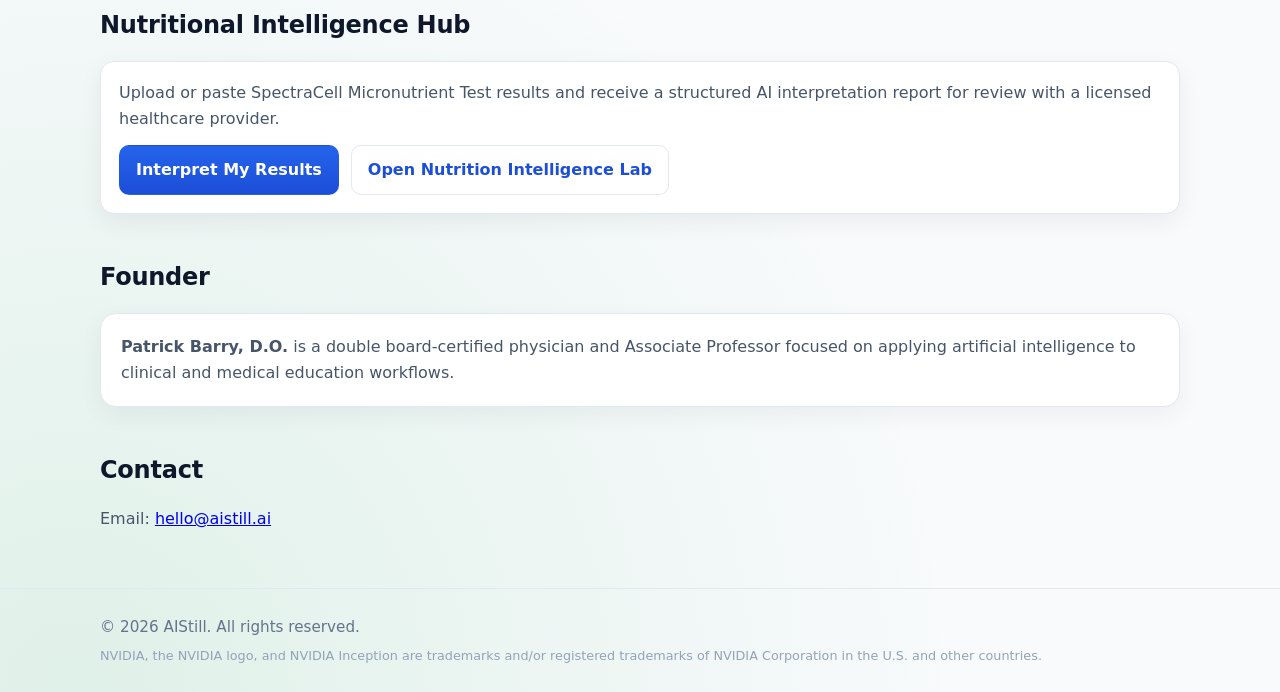
==== commit 424537e9: "Add homepage entry point for Nutritional Hub" ====
--- a/index.html
+++ b/index.html
@@ -293,6 +293,7 @@
         </div>
         <div class="top-actions">
           <span class="badge">Clinical AI Infrastructure</span>
+          <a class="nav-pill" href="nutritional-hub/index.html">Nutritional Intelligence Hub</a>
           <a class="nav-pill" href="nutrition.html">Nutrition Intelligence Lab</a>
         </div>
       </div>
@@ -305,7 +306,8 @@
             education data into actionable outputs for care teams, training programs, and research operations.
           </p>
           <div class="cta">
-            <a class="btn btn-primary" href="mailto:hello@aistill.ai?subject=AIStill%20Platform%20Inquiry">Request a platform briefing</a>
+            <a class="btn btn-primary" href="nutritional-hub/index.html">Open Nutritional Intelligence Hub</a>
+            <a class="btn btn-secondary" href="mailto:hello@aistill.ai?subject=AIStill%20Platform%20Inquiry">Request a platform briefing</a>
             <a class="btn btn-secondary" href="#inception-membership">See NVIDIA Inception membership</a>
           </div>
         </section>
@@ -383,13 +385,15 @@
 
       <section aria-labelledby="nutrition-title">
         <div class="section-head">
-          <h2 id="nutrition-title">Nutrition Intelligence Lab</h2>
+          <h2 id="nutrition-title">Nutritional Intelligence Hub</h2>
         </div>
         <div class="card">
           <p>
-            Explore AIStill’s nutrition-focused workspace for evidence mapping, intake capture, and practical educational resources.
+            Upload or paste SpectraCell Micronutrient Test results and receive a structured AI interpretation report
+            for review with a licensed healthcare provider.
           </p>
           <div class="cta" style="margin-top:14px">
+            <a class="btn btn-primary" href="nutritional-hub/index.html">Interpret My Results</a>
             <a class="btn btn-secondary" href="nutrition.html">Open Nutrition Intelligence Lab</a>
           </div>
         </div>
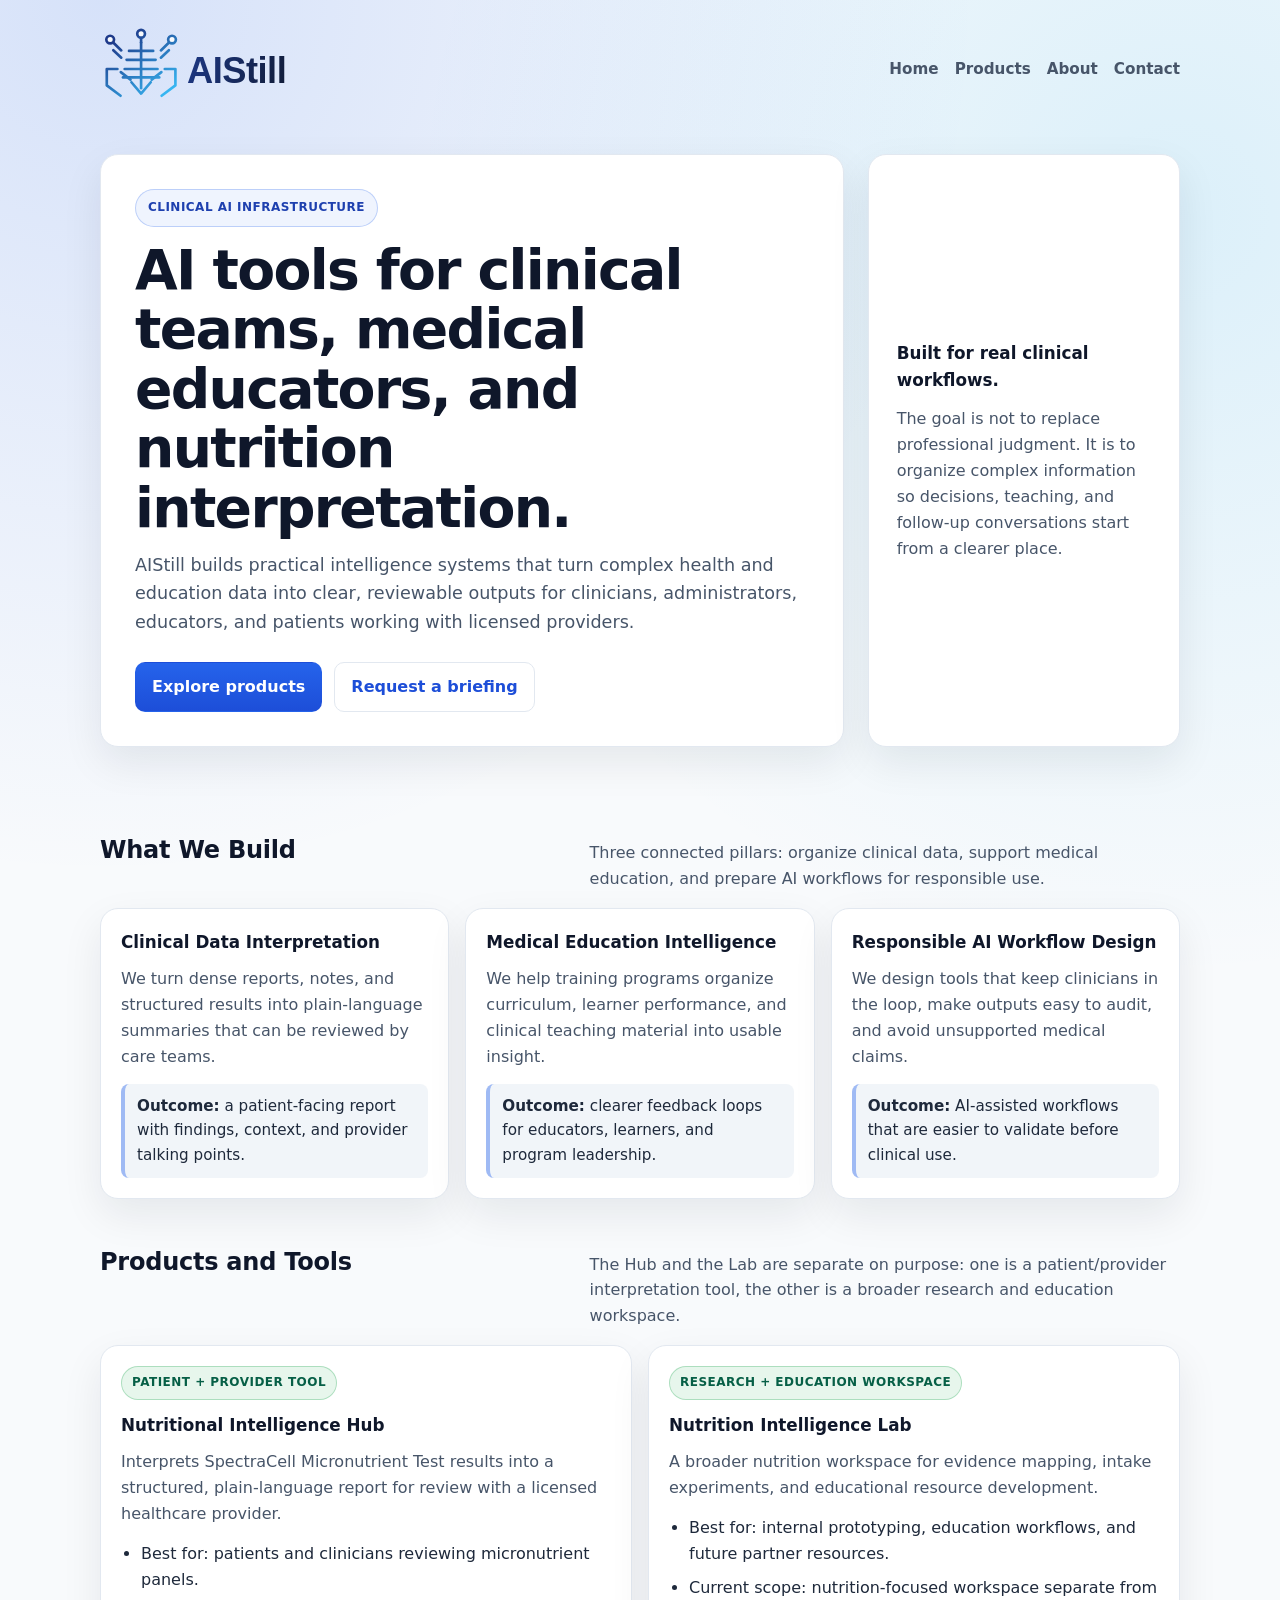
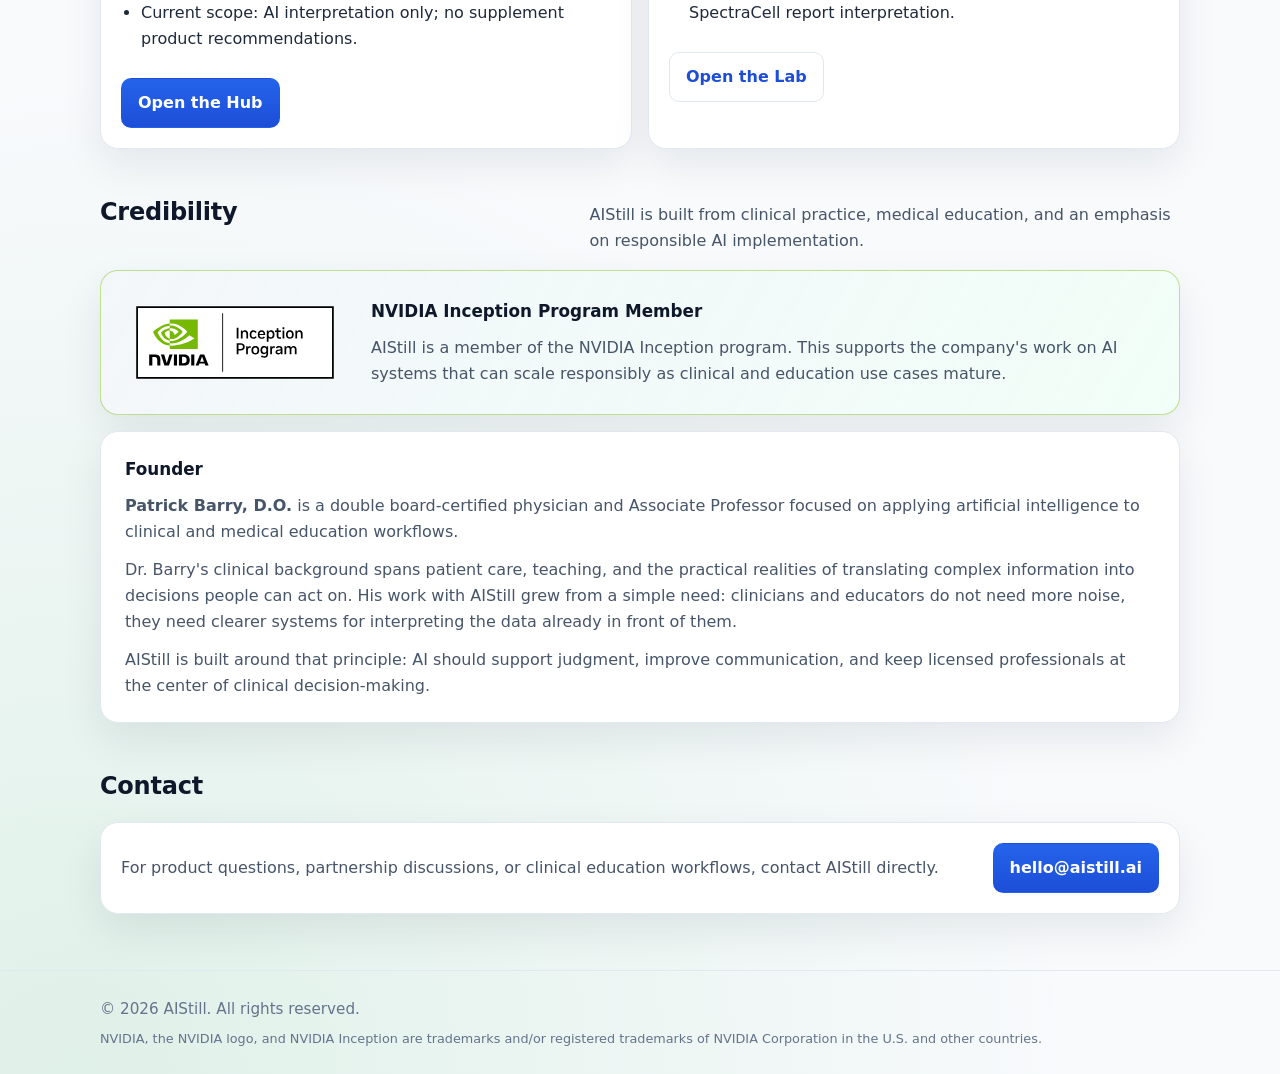
==== commit c2569b62: "Rewrite homepage structure and product naming" ====
--- a/index.html
+++ b/index.html
@@ -3,8 +3,8 @@
 <head>
   <meta charset="utf-8" />
   <meta name="viewport" content="width=device-width, initial-scale=1" />
-  <title>AIStill — AI Infrastructure for Clinical & Medical Education Intelligence</title>
-  <meta name="description" content="AIStill builds production-ready AI infrastructure for clinical and medical education intelligence with scalable, accelerated workflows." />
+  <title>AIStill - Clinical and Medical Education Intelligence</title>
+  <meta name="description" content="AIStill builds practical AI tools for clinical operations, medical education, and nutrition interpretation workflows." />
   <style>
     :root {
       --bg: #f8fafc;
@@ -22,6 +22,8 @@
 
     * { box-sizing: border-box; }
 
+    html { scroll-behavior: smooth; }
+
     body {
       margin: 0;
       font-family: Inter, system-ui, -apple-system, Segoe UI, Roboto, Arial, sans-serif;
@@ -47,7 +49,7 @@
       justify-content: space-between;
       align-items: center;
       margin-bottom: 44px;
-      gap: 12px;
+      gap: 18px;
       flex-wrap: wrap;
     }
 
@@ -57,52 +59,72 @@
       height: auto;
     }
 
-    .top-actions {
+    .nav-list {
       display: inline-flex;
-      gap: 10px;
-      align-items: center;
+      align-items: center;
+      gap: 16px;
       flex-wrap: wrap;
-    }
-
-    .badge,
-    .nav-pill {
+      margin: 0;
+      padding: 0;
+      list-style: none;
+    }
+
+    .nav-list a {
+      color: var(--muted);
+      font-size: 0.95rem;
+      font-weight: 700;
+      text-decoration: none;
+    }
+
+    .nav-list a:hover { color: var(--primary-dark); }
+
+    .eyebrow {
       display: inline-flex;
       align-items: center;
+      width: fit-content;
+      border: 1px solid rgba(37, 99, 235, 0.25);
       border-radius: 999px;
+      padding: 8px 12px;
+      color: #1e40af;
+      background: rgba(37, 99, 235, 0.07);
       font-size: 12px;
       font-weight: 700;
       letter-spacing: 0.04em;
       text-transform: uppercase;
-      text-decoration: none;
-      padding: 8px 12px;
-    }
-
-    .badge {
-      border: 1px solid rgba(37, 99, 235, 0.25);
-      color: #1e40af;
-      background: rgba(37, 99, 235, 0.07);
-    }
-
-    .nav-pill {
-      color: #065f46;
-      border: 1px solid rgba(22, 163, 74, 0.28);
-      background: rgba(22, 163, 74, 0.1);
     }
 
     .hero {
       display: grid;
-      grid-template-columns: 1.15fr .85fr;
+      grid-template-columns: minmax(0, 1fr) minmax(260px, 0.42fr);
       gap: 24px;
       align-items: stretch;
     }
 
     .hero-panel,
-    .hero-side {
+    .hero-note,
+    .card,
+    .product-card,
+    .credibility-panel,
+    .founder,
+    .contact-panel {
       background: var(--surface);
       border: 1px solid var(--border);
       border-radius: var(--radius);
       box-shadow: var(--shadow);
-      padding: 34px;
+    }
+
+    .hero-panel { padding: 34px; }
+
+    .hero-note {
+      display: grid;
+      align-content: center;
+      gap: 12px;
+      padding: 28px;
+    }
+
+    .hero-note strong {
+      display: block;
+      font-size: 1.05rem;
     }
 
     h1 {
@@ -116,7 +138,7 @@
       margin: 0;
       color: var(--muted);
       font-size: 1.1rem;
-      max-width: 62ch;
+      max-width: 66ch;
     }
 
     .cta {
@@ -151,32 +173,6 @@
       border-color: var(--border);
     }
 
-    .hero-side h2 {
-      margin: 0 0 14px;
-      font-size: 1.05rem;
-    }
-
-    .stats {
-      list-style: none;
-      margin: 0;
-      padding: 0;
-      display: grid;
-      gap: 12px;
-    }
-
-    .stats li {
-      border: 1px solid var(--border);
-      background: var(--surface-soft);
-      border-radius: 12px;
-      padding: 12px 14px;
-    }
-
-    .stats strong {
-      display: block;
-      font-size: 1.05rem;
-      letter-spacing: -0.01em;
-    }
-
     main { padding-bottom: 56px; }
 
     section + section { margin-top: 44px; }
@@ -189,46 +185,82 @@
       margin-bottom: 16px;
     }
 
+    .section-head p {
+      max-width: 58ch;
+    }
+
     h2 {
       margin: 0;
       font-size: 1.5rem;
       letter-spacing: -0.01em;
     }
 
+    h3 {
+      margin: 0 0 10px;
+      font-size: 1.05rem;
+    }
+
+    p { margin: 0; color: var(--muted); }
+
     .grid {
       display: grid;
       grid-template-columns: repeat(3, minmax(0, 1fr));
       gap: 16px;
     }
 
-    .card {
-      border: 1px solid var(--border);
-      border-radius: 14px;
-      background: var(--surface);
-      padding: 18px;
-      box-shadow: 0 8px 24px rgba(15, 23, 42, 0.06);
-    }
-
-    .card h3 {
-      margin: 0 0 10px;
-      font-size: 1.05rem;
-    }
-
-    p { margin: 0; color: var(--muted); }
-
-    .inception {
-      border: 1px solid rgba(118, 185, 0, 0.42);
-      background: linear-gradient(120deg, rgba(241, 245, 249, 0.84), rgba(236, 253, 245, 0.72)), #fff;
-      border-radius: 16px;
-      padding: 24px;
-      box-shadow: 0 8px 24px rgba(15, 23, 42, 0.05);
-    }
-
-    .inception-member {
+    .card,
+    .product-card,
+    .contact-panel {
+      padding: 20px;
+    }
+
+    .pillar-example {
+      margin-top: 14px;
+      border-left: 4px solid rgba(37, 99, 235, 0.4);
+      border-radius: 8px;
+      padding: 10px 12px;
+      color: #1e293b;
+      background: var(--surface-soft);
+      font-size: 0.95rem;
+    }
+
+    .product-grid {
+      display: grid;
+      grid-template-columns: repeat(2, minmax(0, 1fr));
+      gap: 16px;
+    }
+
+    .product-kicker {
+      display: inline-flex;
+      width: fit-content;
+      margin-bottom: 12px;
+      border-radius: 999px;
+      padding: 6px 10px;
+      color: #065f46;
+      background: rgba(22, 163, 74, 0.1);
+      border: 1px solid rgba(22, 163, 74, 0.28);
+      font-size: 12px;
+      font-weight: 700;
+      letter-spacing: 0.04em;
+      text-transform: uppercase;
+    }
+
+    .product-card ul {
+      margin: 14px 0 0;
+      padding-left: 20px;
+      color: #1e293b;
+    }
+
+    .product-card li + li { margin-top: 8px; }
+
+    .credibility-panel {
       display: grid;
       grid-template-columns: minmax(180px, 220px) minmax(0, 1fr);
       gap: 26px;
       align-items: center;
+      border-color: rgba(118, 185, 0, 0.42);
+      background: linear-gradient(120deg, rgba(241, 245, 249, 0.84), rgba(236, 253, 245, 0.72)), #fff;
+      padding: 24px;
     }
 
     .inception-badge {
@@ -237,20 +269,19 @@
       height: auto;
     }
 
-    .inception ul {
-      margin: 10px 0 0;
-      padding-left: 20px;
-      color: #1e293b;
-    }
-
-    .inception li + li { margin-top: 8px; }
-
     .founder {
-      background: var(--surface);
-      border: 1px solid var(--border);
-      border-radius: 16px;
-      padding: 20px;
-      box-shadow: 0 8px 24px rgba(15, 23, 42, 0.05);
+      margin-top: 16px;
+      padding: 24px;
+    }
+
+    .founder p + p { margin-top: 12px; }
+
+    .contact-panel {
+      display: flex;
+      justify-content: space-between;
+      gap: 16px;
+      align-items: center;
+      flex-wrap: wrap;
     }
 
     footer {
@@ -264,70 +295,71 @@
       margin-top: 8px;
       font-size: 0.8rem;
       line-height: 1.45;
-      color: #94a3b8;
+      color: #64748b;
     }
 
     @media (max-width: 900px) {
       .hero,
-      .grid { grid-template-columns: 1fr; }
+      .grid,
+      .product-grid,
+      .credibility-panel { grid-template-columns: 1fr; }
 
       .hero-panel,
-      .hero-side { padding: 24px; }
+      .hero-note,
+      .founder,
+      .credibility-panel { padding: 24px; }
 
       .topbar { margin-bottom: 26px; }
 
       .brand img { width: min(240px, 70vw); }
 
-      .inception-member { grid-template-columns: 1fr; }
+      .section-head {
+        display: block;
+      }
+
+      .section-head p { margin-top: 8px; }
 
       .inception-badge { width: min(210px, 100%); }
     }
   </style>
 </head>
 <body>
-  <header>
+  <header id="home">
     <div class="wrap">
       <div class="topbar">
         <div class="brand">
           <img src="assets/aistill-logo.svg" alt="AIStill" />
         </div>
-        <div class="top-actions">
-          <span class="badge">Clinical AI Infrastructure</span>
-          <a class="nav-pill" href="nutritional-hub/index.html">Nutritional Intelligence Hub</a>
-          <a class="nav-pill" href="nutrition.html">Nutrition Intelligence Lab</a>
-        </div>
+        <nav aria-label="Primary navigation">
+          <ul class="nav-list">
+            <li><a href="#home">Home</a></li>
+            <li><a href="#products">Products</a></li>
+            <li><a href="#about">About</a></li>
+            <li><a href="#contact">Contact</a></li>
+          </ul>
+        </nav>
       </div>
 
       <div class="hero">
         <section class="hero-panel" aria-labelledby="hero-title">
-          <h1 id="hero-title">Clinical and education intelligence engineered for deployment.</h1>
+          <span class="eyebrow">Clinical AI Infrastructure</span>
+          <h1 id="hero-title">AI tools for clinical teams, medical educators, and nutrition interpretation.</h1>
           <p class="lead">
-            AIStill develops production-ready intelligence workflows that transform unstructured clinical and medical
-            education data into actionable outputs for care teams, training programs, and research operations.
+            AIStill builds practical intelligence systems that turn complex health and education data into clear,
+            reviewable outputs for clinicians, administrators, educators, and patients working with licensed providers.
           </p>
           <div class="cta">
-            <a class="btn btn-primary" href="nutritional-hub/index.html">Open Nutritional Intelligence Hub</a>
-            <a class="btn btn-secondary" href="mailto:hello@aistill.ai?subject=AIStill%20Platform%20Inquiry">Request a platform briefing</a>
-            <a class="btn btn-secondary" href="#inception-membership">See NVIDIA Inception membership</a>
+            <a class="btn btn-primary" href="#products">Explore products</a>
+            <a class="btn btn-secondary" href="mailto:hello@aistill.ai?subject=AIStill%20Platform%20Inquiry">Request a briefing</a>
           </div>
         </section>
 
-        <aside class="hero-side" aria-label="Platform highlights">
-          <h2>Platform Highlights</h2>
-          <ul class="stats">
-            <li>
-              <strong>Multi-source data orchestration</strong>
-              Ingests notes, curricula, and outcomes data into standardized intelligence layers.
-            </li>
-            <li>
-              <strong>Clinician-aligned workflow design</strong>
-              Human-centered outputs focused on trust, utility, and operational clarity.
-            </li>
-            <li>
-              <strong>Accelerated compute posture</strong>
-              Architecture optimized for modern low-latency inference stacks.
-            </li>
-          </ul>
+        <aside class="hero-note" aria-label="AIStill focus">
+          <strong>Built for real clinical workflows.</strong>
+          <p>
+            The goal is not to replace professional judgment. It is to organize complex information so decisions,
+            teaching, and follow-up conversations start from a clearer place.
+          </p>
         </aside>
       </div>
     </div>
@@ -335,94 +367,111 @@
 
   <main>
     <div class="wrap">
-      <section id="what-we-build" aria-labelledby="build-title">
+      <section id="build" aria-labelledby="build-title">
         <div class="section-head">
           <h2 id="build-title">What We Build</h2>
+          <p>Three connected pillars: organize clinical data, support medical education, and prepare AI workflows for responsible use.</p>
         </div>
         <div class="grid">
           <article class="card">
-            <h3>Clinical Intelligence Systems</h3>
-            <p>
-              Automated structuring, summarization, and retrieval workflows that support faster, more consistent clinical decisions.
-            </p>
+            <h3>Clinical Data Interpretation</h3>
+            <p>We turn dense reports, notes, and structured results into plain-language summaries that can be reviewed by care teams.</p>
+            <p class="pillar-example"><strong>Outcome:</strong> a patient-facing report with findings, context, and provider talking points.</p>
           </article>
           <article class="card">
-            <h3>Medical Education AI</h3>
-            <p>
-              AI copilots and analytics for osteopathic and medical training environments with quality-focused oversight.
-            </p>
+            <h3>Medical Education Intelligence</h3>
+            <p>We help training programs organize curriculum, learner performance, and clinical teaching material into usable insight.</p>
+            <p class="pillar-example"><strong>Outcome:</strong> clearer feedback loops for educators, learners, and program leadership.</p>
           </article>
           <article class="card">
-            <h3>Operational AI Infrastructure</h3>
+            <h3>Responsible AI Workflow Design</h3>
+            <p>We design tools that keep clinicians in the loop, make outputs easy to audit, and avoid unsupported medical claims.</p>
+            <p class="pillar-example"><strong>Outcome:</strong> AI-assisted workflows that are easier to validate before clinical use.</p>
+          </article>
+        </div>
+      </section>
+
+      <section id="products" aria-labelledby="products-title">
+        <div class="section-head">
+          <h2 id="products-title">Products and Tools</h2>
+          <p>The Hub and the Lab are separate on purpose: one is a patient/provider interpretation tool, the other is a broader research and education workspace.</p>
+        </div>
+        <div class="product-grid">
+          <article class="product-card">
+            <span class="product-kicker">Patient + Provider Tool</span>
+            <h3>Nutritional Intelligence Hub</h3>
             <p>
-              Secure, scalable pipelines designed to move from prototype to production deployment without major rework.
+              Interprets SpectraCell Micronutrient Test results into a structured, plain-language report for review with a licensed healthcare provider.
             </p>
+            <ul>
+              <li>Best for: patients and clinicians reviewing micronutrient panels.</li>
+              <li>Current scope: AI interpretation only; no supplement product recommendations.</li>
+            </ul>
+            <div class="cta">
+              <a class="btn btn-primary" href="nutritional-hub/index.html">Open the Hub</a>
+            </div>
           </article>
+          <article class="product-card">
+            <span class="product-kicker">Research + Education Workspace</span>
+            <h3>Nutrition Intelligence Lab</h3>
+            <p>
+              A broader nutrition workspace for evidence mapping, intake experiments, and educational resource development.
+            </p>
+            <ul>
+              <li>Best for: internal prototyping, education workflows, and future partner resources.</li>
+              <li>Current scope: nutrition-focused workspace separate from SpectraCell report interpretation.</li>
+            </ul>
+            <div class="cta">
+              <a class="btn btn-secondary" href="nutrition.html">Open the Lab</a>
+            </div>
+          </article>
         </div>
       </section>
 
-      <section id="inception-membership" aria-labelledby="inception-title">
+      <section id="about" aria-labelledby="credibility-title">
         <div class="section-head">
-          <h2 id="inception-title">NVIDIA Inception Program Member</h2>
-        </div>
-        <div class="inception">
-          <div class="inception-member">
-            <img class="inception-badge" src="assets/nvidia-inception-program-badge-rgb-for-screen.svg" alt="NVIDIA Inception Program" />
-            <div>
-              <p>
-                AIStill is a member of the NVIDIA Inception program, aligning its clinical and medical education AI
-                infrastructure roadmap with accelerated inference, responsible deployment, and ecosystem collaboration.
-              </p>
-              <ul>
-                <li>Healthcare and medical education vertical focus with measurable workflow impact targets.</li>
-                <li>Roadmap aligned with GPU-accelerated inference, scalable model serving, and rapid iteration cycles.</li>
-                <li>Partner-ready operating model for clinical validation, responsible AI operations, and implementation planning.</li>
-              </ul>
-            </div>
+          <h2 id="credibility-title">Credibility</h2>
+          <p>AIStill is built from clinical practice, medical education, and an emphasis on responsible AI implementation.</p>
+        </div>
+        <div class="credibility-panel">
+          <img class="inception-badge" src="assets/nvidia-inception-program-badge-rgb-for-screen.svg" alt="NVIDIA Inception Program" />
+          <div>
+            <h3>NVIDIA Inception Program Member</h3>
+            <p>
+              AIStill is a member of the NVIDIA Inception program. This supports the company's work on AI systems that can scale
+              responsibly as clinical and education use cases mature.
+            </p>
           </div>
         </div>
+        <div class="founder">
+          <h3>Founder</h3>
+          <p>
+            <strong>Patrick Barry, D.O.</strong> is a double board-certified physician and Associate Professor focused on applying artificial intelligence to clinical and medical education workflows.
+          </p>
+          <p>
+            Dr. Barry's clinical background spans patient care, teaching, and the practical realities of translating complex information into decisions people can act on. His work with AIStill grew from a simple need: clinicians and educators do not need more noise, they need clearer systems for interpreting the data already in front of them.
+          </p>
+          <p>
+            AIStill is built around that principle: AI should support judgment, improve communication, and keep licensed professionals at the center of clinical decision-making.
+          </p>
+        </div>
       </section>
 
-      <section aria-labelledby="nutrition-title">
-        <div class="section-head">
-          <h2 id="nutrition-title">Nutritional Intelligence Hub</h2>
-        </div>
-        <div class="card">
-          <p>
-            Upload or paste SpectraCell Micronutrient Test results and receive a structured AI interpretation report
-            for review with a licensed healthcare provider.
-          </p>
-          <div class="cta" style="margin-top:14px">
-            <a class="btn btn-primary" href="nutritional-hub/index.html">Interpret My Results</a>
-            <a class="btn btn-secondary" href="nutrition.html">Open Nutrition Intelligence Lab</a>
-          </div>
-        </div>
-      </section>
-
-      <section aria-labelledby="founder-title">
-        <div class="section-head">
-          <h2 id="founder-title">Founder</h2>
-        </div>
-        <div class="founder">
-          <p>
-            <strong>Patrick Barry, D.O.</strong> is a double board-certified physician and Associate Professor focused on
-            applying artificial intelligence to clinical and medical education workflows.
-          </p>
-        </div>
-      </section>
-
-      <section aria-labelledby="contact-title">
+      <section id="contact" aria-labelledby="contact-title">
         <div class="section-head">
           <h2 id="contact-title">Contact</h2>
         </div>
-        <p>Email: <a href="mailto:hello@aistill.ai">hello@aistill.ai</a></p>
+        <div class="contact-panel">
+          <p>For product questions, partnership discussions, or clinical education workflows, contact AIStill directly.</p>
+          <a class="btn btn-primary" href="mailto:hello@aistill.ai">hello@aistill.ai</a>
+        </div>
       </section>
     </div>
   </main>
 
   <footer>
     <div class="wrap">
-      © <span id="y"></span> AIStill. All rights reserved.
+      &copy; <span id="y"></span> AIStill. All rights reserved.
       <p class="trademark-note">NVIDIA, the NVIDIA logo, and NVIDIA Inception are trademarks and/or registered trademarks of NVIDIA Corporation in the U.S. and other countries.</p>
     </div>
   </footer>
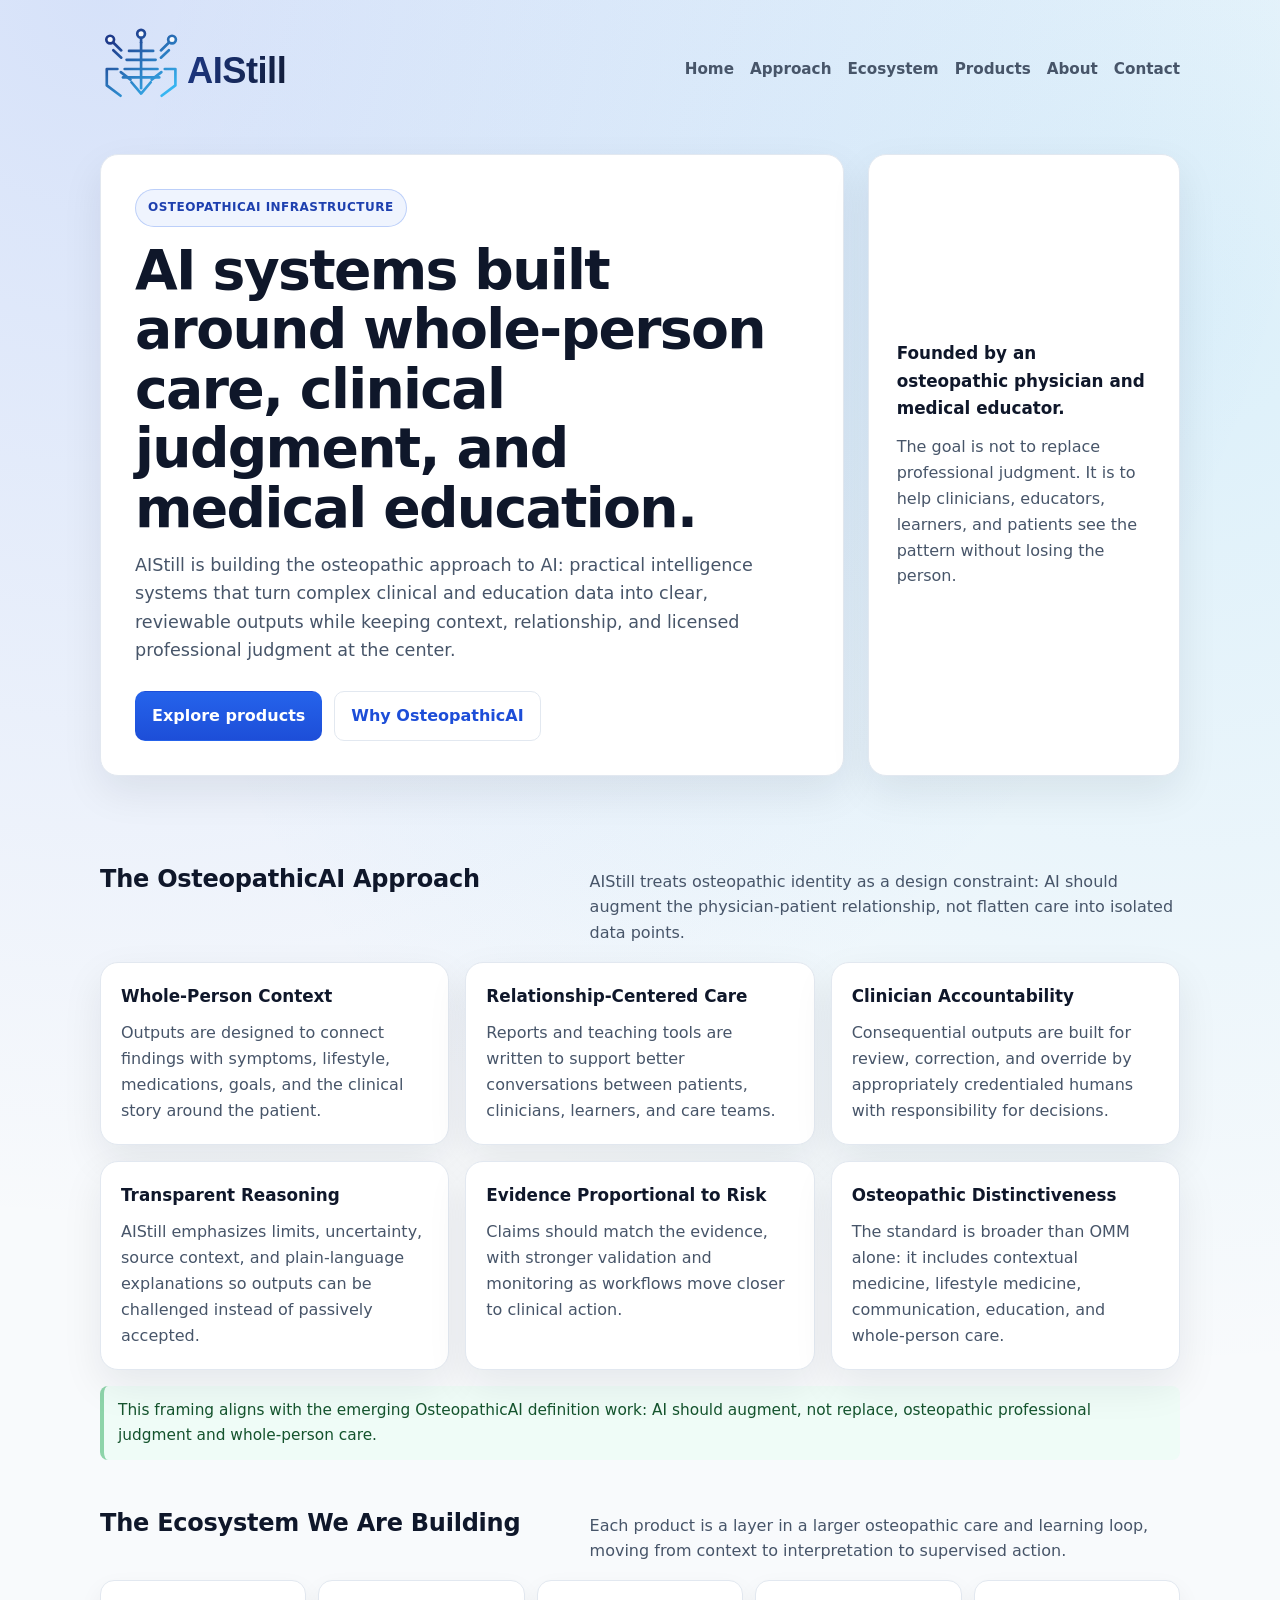
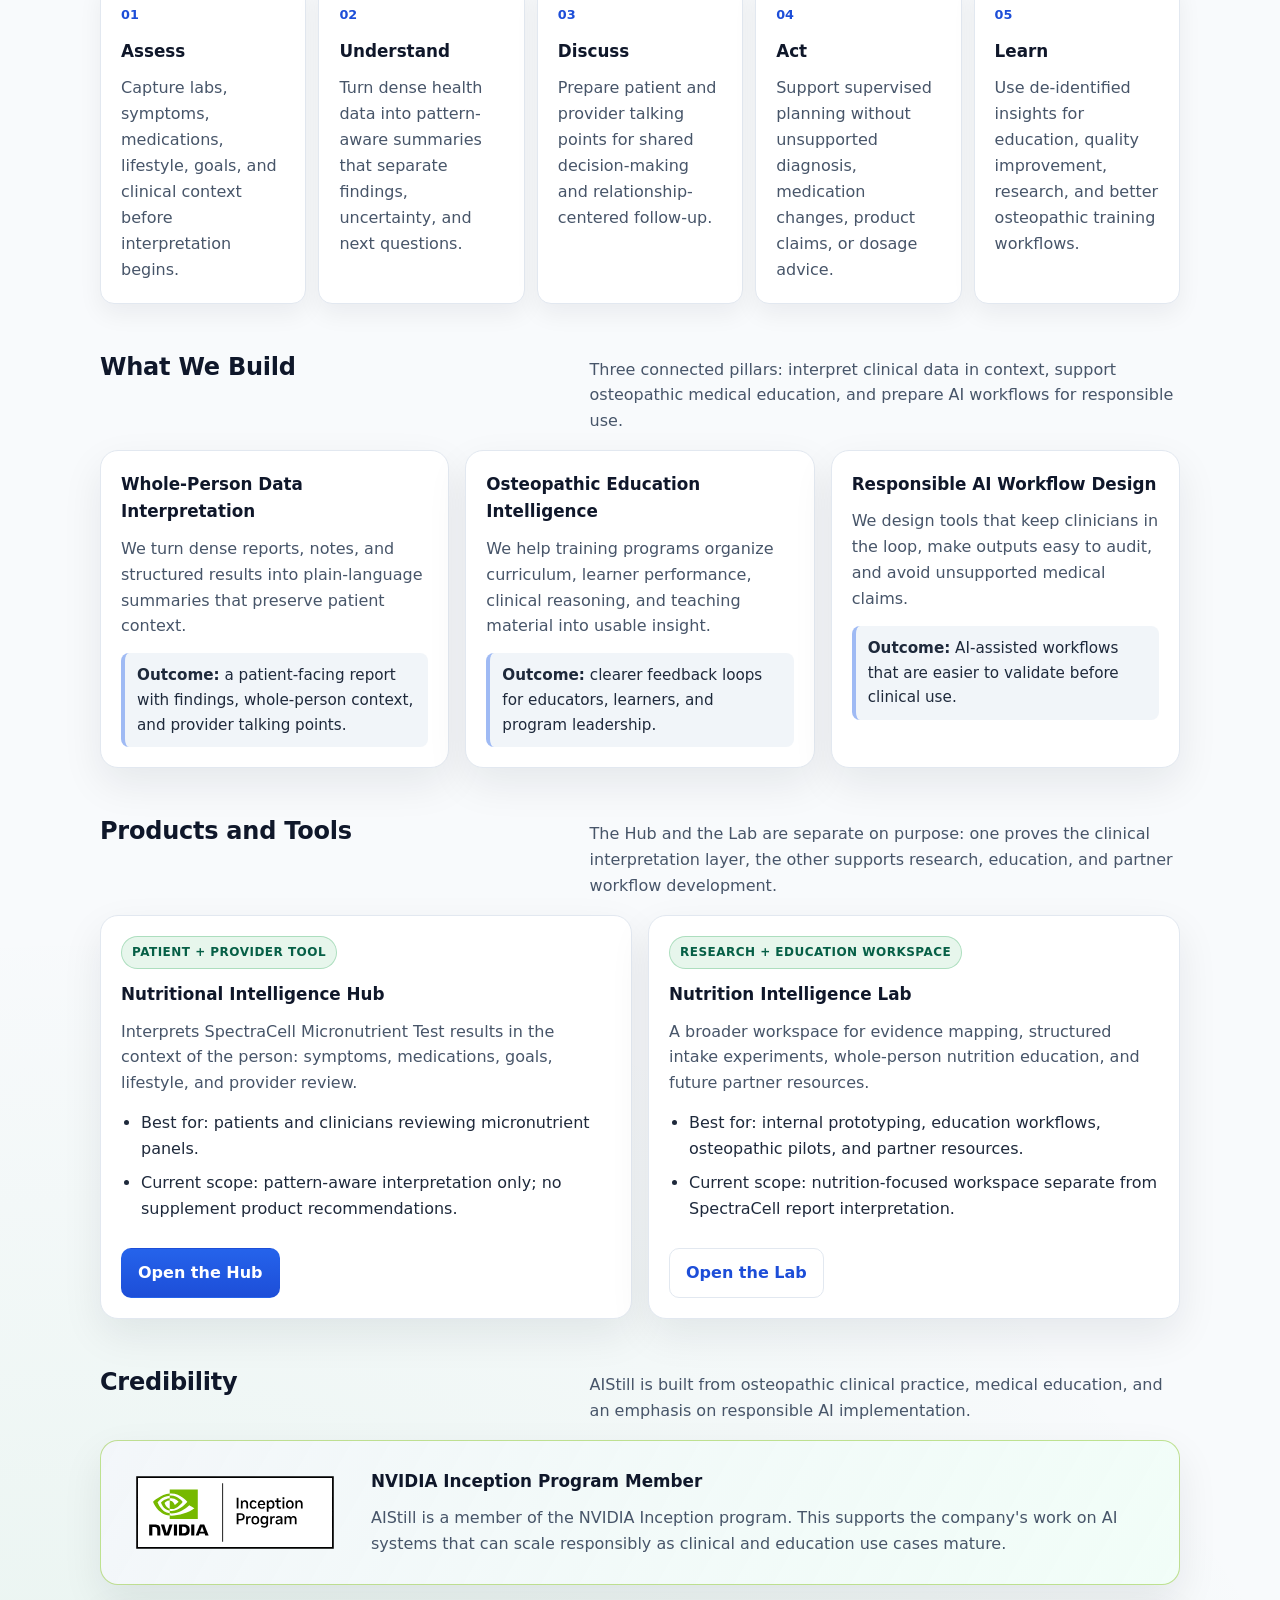
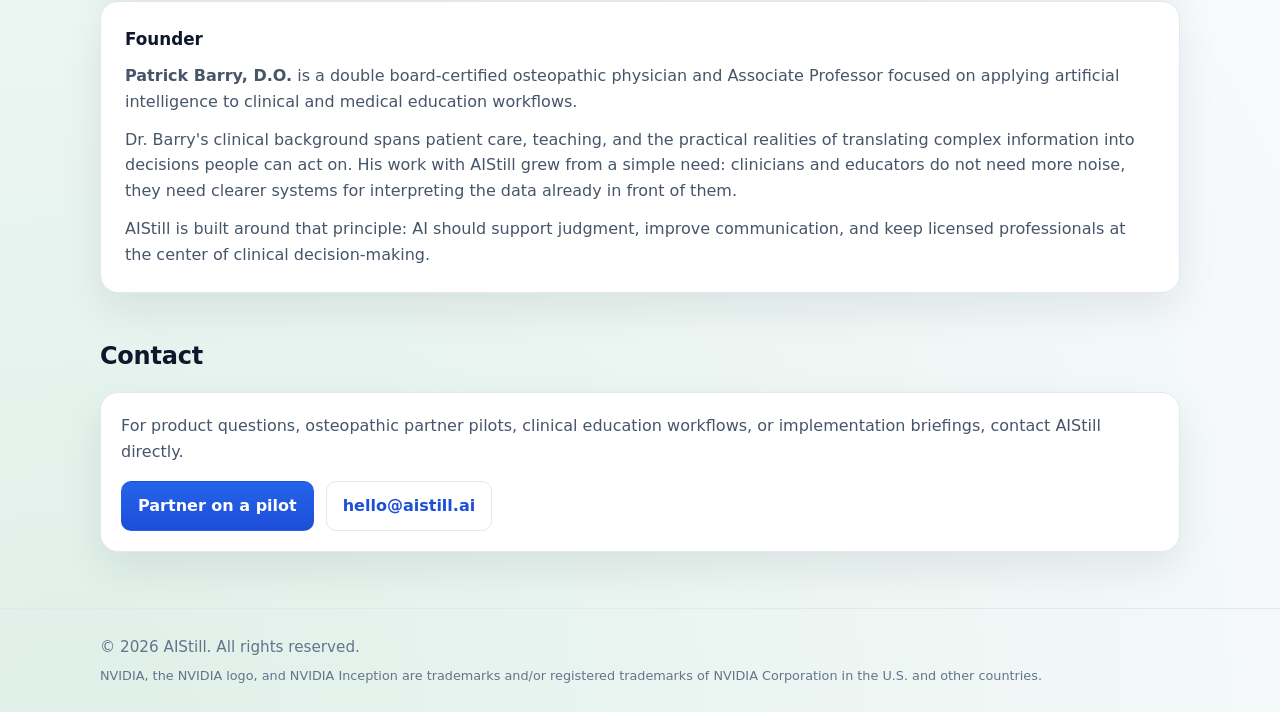
==== commit 7dee1bc5: "Emphasize OsteopathicAI positioning" ====
--- a/index.html
+++ b/index.html
@@ -3,8 +3,8 @@
 <head>
   <meta charset="utf-8" />
   <meta name="viewport" content="width=device-width, initial-scale=1" />
-  <title>AIStill - Clinical and Medical Education Intelligence</title>
-  <meta name="description" content="AIStill builds practical AI tools for clinical operations, medical education, and nutrition interpretation workflows." />
+  <title>AIStill - Osteopathic AI Infrastructure</title>
+  <meta name="description" content="AIStill builds OsteopathicAI-aligned tools for whole-person clinical interpretation, medical education, and responsible AI workflows." />
   <style>
     :root {
       --bg: #f8fafc;
@@ -208,10 +208,42 @@
       gap: 16px;
     }
 
+    .ecosystem-steps {
+      display: grid;
+      grid-template-columns: repeat(5, minmax(0, 1fr));
+      gap: 12px;
+    }
+
     .card,
     .product-card,
-    .contact-panel {
+    .contact-panel,
+    .step-card {
       padding: 20px;
+    }
+
+    .step-card {
+      background: var(--surface);
+      border: 1px solid var(--border);
+      border-radius: 14px;
+      box-shadow: 0 10px 24px rgba(15, 23, 42, 0.06);
+    }
+
+    .step-card span {
+      display: inline-flex;
+      margin-bottom: 12px;
+      color: var(--primary-dark);
+      font-size: 0.8rem;
+      font-weight: 800;
+    }
+
+    .source-note {
+      margin-top: 16px;
+      border-left: 4px solid rgba(22, 163, 74, 0.45);
+      border-radius: 8px;
+      padding: 12px 14px;
+      background: rgba(236, 253, 245, 0.72);
+      color: #14532d;
+      font-size: 0.96rem;
     }
 
     .pillar-example {
@@ -284,6 +316,8 @@
       flex-wrap: wrap;
     }
 
+    .cta.compact { margin-top: 0; }
+
     footer {
       border-top: 1px solid var(--border);
       padding: 26px 0;
@@ -301,6 +335,7 @@
     @media (max-width: 900px) {
       .hero,
       .grid,
+      .ecosystem-steps,
       .product-grid,
       .credibility-panel { grid-template-columns: 1fr; }
 
@@ -333,6 +368,8 @@
         <nav aria-label="Primary navigation">
           <ul class="nav-list">
             <li><a href="#home">Home</a></li>
+            <li><a href="#approach">Approach</a></li>
+            <li><a href="#ecosystem">Ecosystem</a></li>
             <li><a href="#products">Products</a></li>
             <li><a href="#about">About</a></li>
             <li><a href="#contact">Contact</a></li>
@@ -342,23 +379,24 @@
 
       <div class="hero">
         <section class="hero-panel" aria-labelledby="hero-title">
-          <span class="eyebrow">Clinical AI Infrastructure</span>
-          <h1 id="hero-title">AI tools for clinical teams, medical educators, and nutrition interpretation.</h1>
+          <span class="eyebrow">OsteopathicAI Infrastructure</span>
+          <h1 id="hero-title">AI systems built around whole-person care, clinical judgment, and medical education.</h1>
           <p class="lead">
-            AIStill builds practical intelligence systems that turn complex health and education data into clear,
-            reviewable outputs for clinicians, administrators, educators, and patients working with licensed providers.
+            AIStill is building the osteopathic approach to AI: practical intelligence systems that turn complex
+            clinical and education data into clear, reviewable outputs while keeping context, relationship, and
+            licensed professional judgment at the center.
           </p>
           <div class="cta">
             <a class="btn btn-primary" href="#products">Explore products</a>
-            <a class="btn btn-secondary" href="mailto:hello@aistill.ai?subject=AIStill%20Platform%20Inquiry">Request a briefing</a>
+            <a class="btn btn-secondary" href="#approach">Why OsteopathicAI</a>
           </div>
         </section>
 
-        <aside class="hero-note" aria-label="AIStill focus">
-          <strong>Built for real clinical workflows.</strong>
+        <aside class="hero-note" aria-label="AIStill osteopathic focus">
+          <strong>Founded by an osteopathic physician and medical educator.</strong>
           <p>
-            The goal is not to replace professional judgment. It is to organize complex information so decisions,
-            teaching, and follow-up conversations start from a clearer place.
+            The goal is not to replace professional judgment. It is to help clinicians, educators, learners, and
+            patients see the pattern without losing the person.
           </p>
         </aside>
       </div>
@@ -367,20 +405,90 @@
 
   <main>
     <div class="wrap">
+      <section id="approach" aria-labelledby="approach-title">
+        <div class="section-head">
+          <h2 id="approach-title">The OsteopathicAI Approach</h2>
+          <p>AIStill treats osteopathic identity as a design constraint: AI should augment the physician-patient relationship, not flatten care into isolated data points.</p>
+        </div>
+        <div class="grid">
+          <article class="card">
+            <h3>Whole-Person Context</h3>
+            <p>Outputs are designed to connect findings with symptoms, lifestyle, medications, goals, and the clinical story around the patient.</p>
+          </article>
+          <article class="card">
+            <h3>Relationship-Centered Care</h3>
+            <p>Reports and teaching tools are written to support better conversations between patients, clinicians, learners, and care teams.</p>
+          </article>
+          <article class="card">
+            <h3>Clinician Accountability</h3>
+            <p>Consequential outputs are built for review, correction, and override by appropriately credentialed humans with responsibility for decisions.</p>
+          </article>
+          <article class="card">
+            <h3>Transparent Reasoning</h3>
+            <p>AIStill emphasizes limits, uncertainty, source context, and plain-language explanations so outputs can be challenged instead of passively accepted.</p>
+          </article>
+          <article class="card">
+            <h3>Evidence Proportional to Risk</h3>
+            <p>Claims should match the evidence, with stronger validation and monitoring as workflows move closer to clinical action.</p>
+          </article>
+          <article class="card">
+            <h3>Osteopathic Distinctiveness</h3>
+            <p>The standard is broader than OMM alone: it includes contextual medicine, lifestyle medicine, communication, education, and whole-person care.</p>
+          </article>
+        </div>
+        <p class="source-note">
+          This framing aligns with the emerging OsteopathicAI definition work: AI should augment, not replace, osteopathic professional judgment and whole-person care.
+        </p>
+      </section>
+
+      <section id="ecosystem" aria-labelledby="ecosystem-title">
+        <div class="section-head">
+          <h2 id="ecosystem-title">The Ecosystem We Are Building</h2>
+          <p>Each product is a layer in a larger osteopathic care and learning loop, moving from context to interpretation to supervised action.</p>
+        </div>
+        <div class="ecosystem-steps">
+          <article class="step-card">
+            <span>01</span>
+            <h3>Assess</h3>
+            <p>Capture labs, symptoms, medications, lifestyle, goals, and clinical context before interpretation begins.</p>
+          </article>
+          <article class="step-card">
+            <span>02</span>
+            <h3>Understand</h3>
+            <p>Turn dense health data into pattern-aware summaries that separate findings, uncertainty, and next questions.</p>
+          </article>
+          <article class="step-card">
+            <span>03</span>
+            <h3>Discuss</h3>
+            <p>Prepare patient and provider talking points for shared decision-making and relationship-centered follow-up.</p>
+          </article>
+          <article class="step-card">
+            <span>04</span>
+            <h3>Act</h3>
+            <p>Support supervised planning without unsupported diagnosis, medication changes, product claims, or dosage advice.</p>
+          </article>
+          <article class="step-card">
+            <span>05</span>
+            <h3>Learn</h3>
+            <p>Use de-identified insights for education, quality improvement, research, and better osteopathic training workflows.</p>
+          </article>
+        </div>
+      </section>
+
       <section id="build" aria-labelledby="build-title">
         <div class="section-head">
           <h2 id="build-title">What We Build</h2>
-          <p>Three connected pillars: organize clinical data, support medical education, and prepare AI workflows for responsible use.</p>
+          <p>Three connected pillars: interpret clinical data in context, support osteopathic medical education, and prepare AI workflows for responsible use.</p>
         </div>
         <div class="grid">
           <article class="card">
-            <h3>Clinical Data Interpretation</h3>
-            <p>We turn dense reports, notes, and structured results into plain-language summaries that can be reviewed by care teams.</p>
-            <p class="pillar-example"><strong>Outcome:</strong> a patient-facing report with findings, context, and provider talking points.</p>
-          </article>
-          <article class="card">
-            <h3>Medical Education Intelligence</h3>
-            <p>We help training programs organize curriculum, learner performance, and clinical teaching material into usable insight.</p>
+            <h3>Whole-Person Data Interpretation</h3>
+            <p>We turn dense reports, notes, and structured results into plain-language summaries that preserve patient context.</p>
+            <p class="pillar-example"><strong>Outcome:</strong> a patient-facing report with findings, whole-person context, and provider talking points.</p>
+          </article>
+          <article class="card">
+            <h3>Osteopathic Education Intelligence</h3>
+            <p>We help training programs organize curriculum, learner performance, clinical reasoning, and teaching material into usable insight.</p>
             <p class="pillar-example"><strong>Outcome:</strong> clearer feedback loops for educators, learners, and program leadership.</p>
           </article>
           <article class="card">
@@ -394,18 +502,18 @@
       <section id="products" aria-labelledby="products-title">
         <div class="section-head">
           <h2 id="products-title">Products and Tools</h2>
-          <p>The Hub and the Lab are separate on purpose: one is a patient/provider interpretation tool, the other is a broader research and education workspace.</p>
+          <p>The Hub and the Lab are separate on purpose: one proves the clinical interpretation layer, the other supports research, education, and partner workflow development.</p>
         </div>
         <div class="product-grid">
           <article class="product-card">
             <span class="product-kicker">Patient + Provider Tool</span>
             <h3>Nutritional Intelligence Hub</h3>
             <p>
-              Interprets SpectraCell Micronutrient Test results into a structured, plain-language report for review with a licensed healthcare provider.
+              Interprets SpectraCell Micronutrient Test results in the context of the person: symptoms, medications, goals, lifestyle, and provider review.
             </p>
             <ul>
               <li>Best for: patients and clinicians reviewing micronutrient panels.</li>
-              <li>Current scope: AI interpretation only; no supplement product recommendations.</li>
+              <li>Current scope: pattern-aware interpretation only; no supplement product recommendations.</li>
             </ul>
             <div class="cta">
               <a class="btn btn-primary" href="nutritional-hub/index.html">Open the Hub</a>
@@ -415,10 +523,10 @@
             <span class="product-kicker">Research + Education Workspace</span>
             <h3>Nutrition Intelligence Lab</h3>
             <p>
-              A broader nutrition workspace for evidence mapping, intake experiments, and educational resource development.
+              A broader workspace for evidence mapping, structured intake experiments, whole-person nutrition education, and future partner resources.
             </p>
             <ul>
-              <li>Best for: internal prototyping, education workflows, and future partner resources.</li>
+              <li>Best for: internal prototyping, education workflows, osteopathic pilots, and partner resources.</li>
               <li>Current scope: nutrition-focused workspace separate from SpectraCell report interpretation.</li>
             </ul>
             <div class="cta">
@@ -431,7 +539,7 @@
       <section id="about" aria-labelledby="credibility-title">
         <div class="section-head">
           <h2 id="credibility-title">Credibility</h2>
-          <p>AIStill is built from clinical practice, medical education, and an emphasis on responsible AI implementation.</p>
+          <p>AIStill is built from osteopathic clinical practice, medical education, and an emphasis on responsible AI implementation.</p>
         </div>
         <div class="credibility-panel">
           <img class="inception-badge" src="assets/nvidia-inception-program-badge-rgb-for-screen.svg" alt="NVIDIA Inception Program" />
@@ -446,7 +554,7 @@
         <div class="founder">
           <h3>Founder</h3>
           <p>
-            <strong>Patrick Barry, D.O.</strong> is a double board-certified physician and Associate Professor focused on applying artificial intelligence to clinical and medical education workflows.
+            <strong>Patrick Barry, D.O.</strong> is a double board-certified osteopathic physician and Associate Professor focused on applying artificial intelligence to clinical and medical education workflows.
           </p>
           <p>
             Dr. Barry's clinical background spans patient care, teaching, and the practical realities of translating complex information into decisions people can act on. His work with AIStill grew from a simple need: clinicians and educators do not need more noise, they need clearer systems for interpreting the data already in front of them.
@@ -462,8 +570,11 @@
           <h2 id="contact-title">Contact</h2>
         </div>
         <div class="contact-panel">
-          <p>For product questions, partnership discussions, or clinical education workflows, contact AIStill directly.</p>
-          <a class="btn btn-primary" href="mailto:hello@aistill.ai">hello@aistill.ai</a>
+          <p>For product questions, osteopathic partner pilots, clinical education workflows, or implementation briefings, contact AIStill directly.</p>
+          <div class="cta compact">
+            <a class="btn btn-primary" href="mailto:hello@aistill.ai?subject=OsteopathicAI%20Pilot%20Inquiry">Partner on a pilot</a>
+            <a class="btn btn-secondary" href="mailto:hello@aistill.ai">hello@aistill.ai</a>
+          </div>
         </div>
       </section>
     </div>
